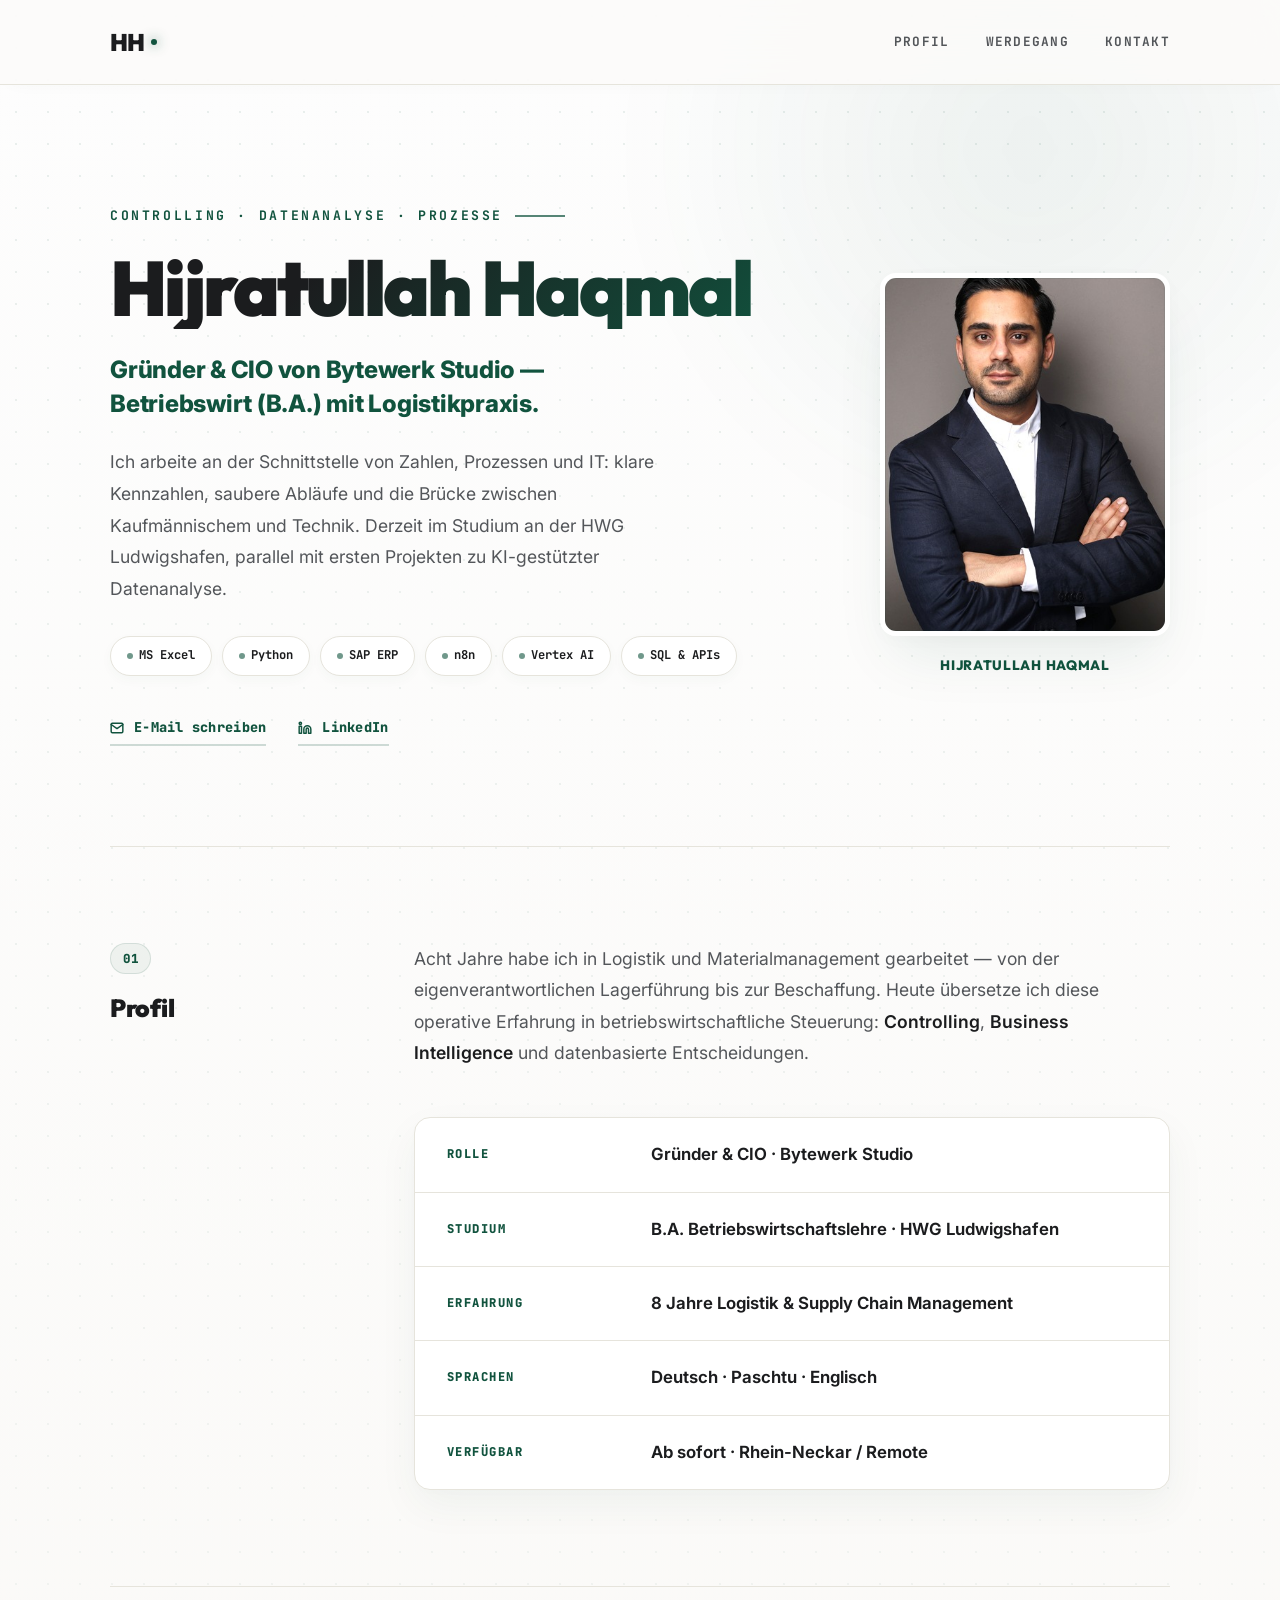
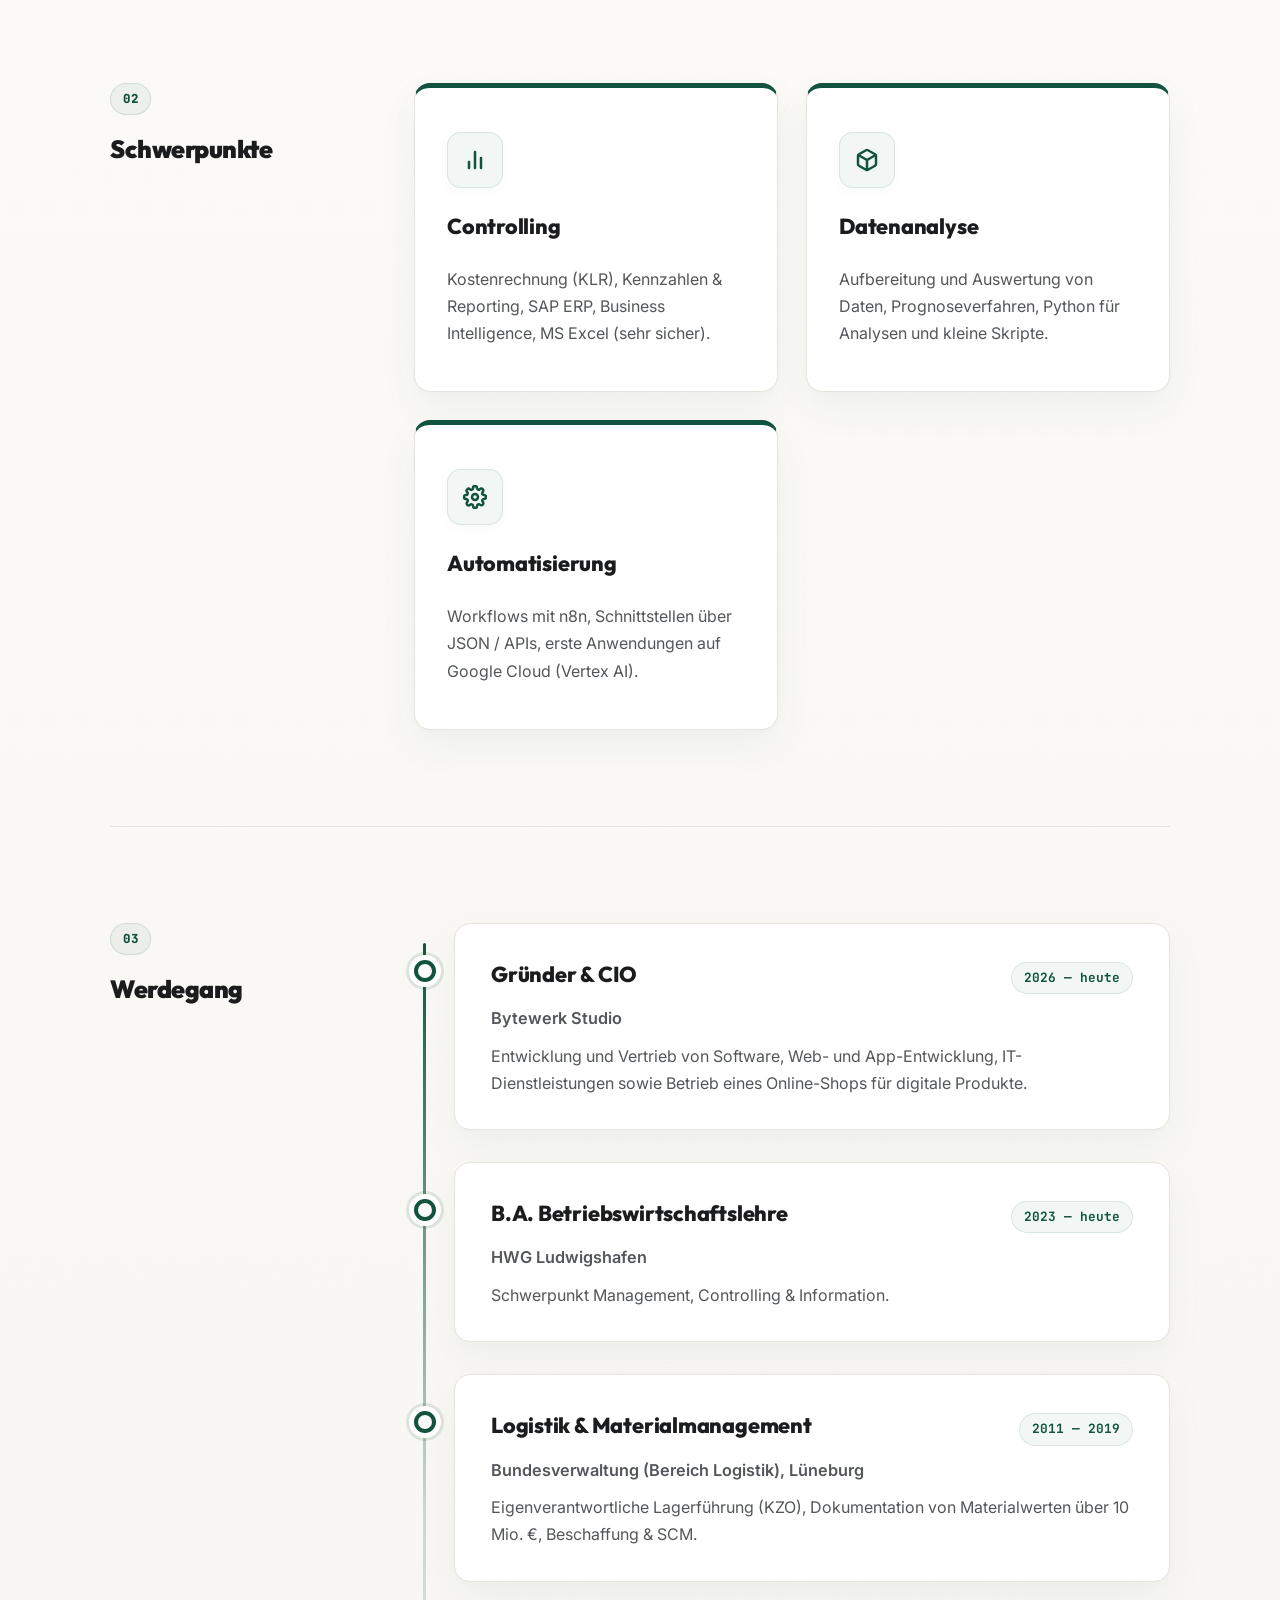
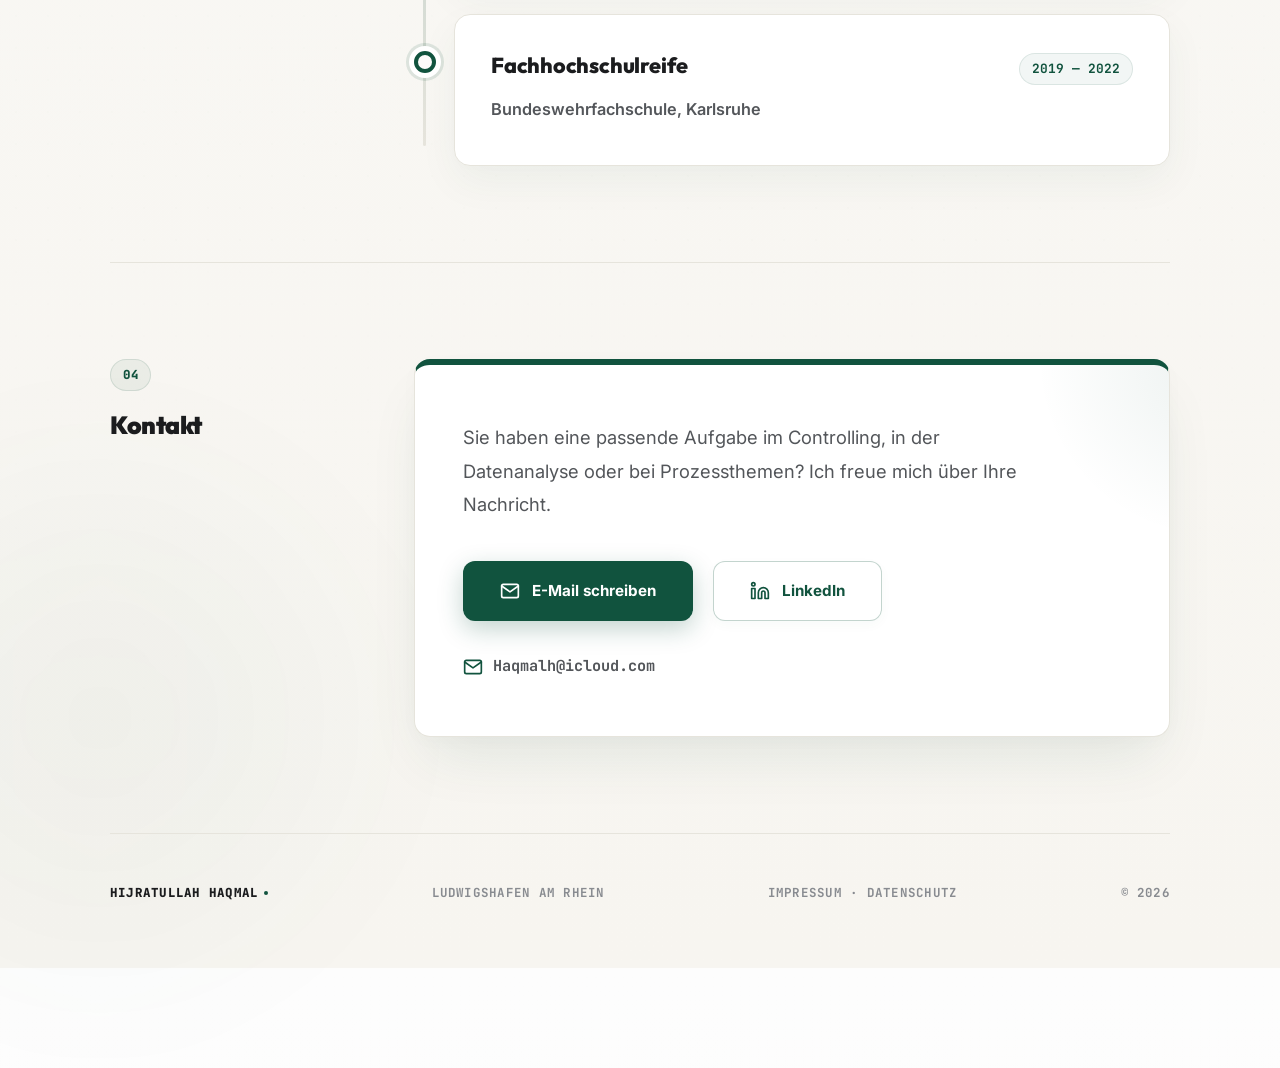
==== index.html @ a811b658 "Initial commit with clean portfolio website" ====
<!DOCTYPE html>
<html lang="de">
<head>
  <meta charset="UTF-8" />
  <meta name="viewport" content="width=device-width, initial-scale=1.0" />
  <title>Hijratullah Haqmal — Controlling &amp; Datenanalyse</title>
  <meta name="description" content="Hijratullah Haqmal — Betriebswirt (B.A.) mit acht Jahren Logistikpraxis. Schwerpunkte: Controlling, Datenanalyse und Prozessautomatisierung. Region Rhein-Neckar / Remote." />
  <meta name="theme-color" content="#fbfbf9" />

  <meta property="og:type" content="profile" />
  <meta property="og:title" content="Hijratullah Haqmal — Controlling & Datenanalyse" />
  <meta property="og:description" content="Betriebswirt (B.A.) mit acht Jahren Logistikpraxis. Controlling, Datenanalyse, Prozessautomatisierung." />
  <meta property="og:url" content="https://hhaqmal.de" />
  <meta property="og:image" content="https://hhaqmal.de/profil.jpg" />

  <link rel="icon" href="data:image/svg+xml,%3Csvg xmlns='http://www.w3.org/2000/svg' viewBox='0 0 32 32'%3E%3Crect width='32' height='32' fill='%23fbfbf9'/%3E%3Ctext x='16' y='23' font-family='monospace' font-size='18' font-weight='700' fill='%23155c46' text-anchor='middle'%3Eh%3C/text%3E%3C/svg%3E" />
  <link rel="stylesheet" href="styles.css" />
</head>
<body>
  <!-- Ambient background glow elements -->
  <div class="bg-glow"></div>

  <header class="site-header">
    <div class="wrap nav">
      <a href="#top" class="brand">HH</a>
      <nav class="nav-menu" aria-label="Navigation">
        <a href="#profil">Profil</a>
        <a href="#werdegang">Werdegang</a>
        <a href="#kontakt">Kontakt</a>
      </nav>
    </div>
  </header>

  <main id="top" class="wrap">
    <!-- Intro / Hero -->
    <section class="intro">
      <div class="intro-content">
        <p class="eyebrow">Controlling · Datenanalyse · Prozesse</p>
        <h1>Hijratullah&nbsp;Haqmal</h1>
        <p class="subtitle">Gründer &amp; CIO von Bytewerk Studio — Betriebswirt (B.A.) mit Logistikpraxis.</p>
        <p class="lead">
          Ich arbeite an der Schnittstelle von Zahlen, Prozessen und IT: klare Kennzahlen,
          saubere Abläufe und die Brücke zwischen Kaufmännischem und Technik. Derzeit im
          Studium an der HWG Ludwigshafen, parallel mit ersten Projekten zu KI-gestützter
          Datenanalyse.
        </p>
        <div class="skill-pills">
          <span class="skill-pill">MS Excel</span>
          <span class="skill-pill">Python</span>
          <span class="skill-pill">SAP ERP</span>
          <span class="skill-pill">n8n</span>
          <span class="skill-pill">Vertex AI</span>
          <span class="skill-pill">SQL &amp; APIs</span>
        </div>
        <div class="links">
          <a href="mailto:Haqmalh@icloud.com?subject=Anfrage%20%C3%BCber%20hhaqmal.de">
            <svg style="width: 14px; height: 14px; display: inline-block; vertical-align: text-top; margin-right: 4px;" xmlns="http://www.w3.org/2000/svg" viewBox="0 0 24 24" fill="none" stroke="currentColor" stroke-width="2.5" stroke-linecap="round" stroke-linejoin="round"><path d="M4 4h16c1.1 0 2 .9 2 2v12c0 1.1-.9 2-2 2H4c-1.1 0-2-.9-2-2V6c0-1.1.9-2 2-2z"></path><polyline points="22,6 12,13 2,6"></polyline></svg>E-Mail schreiben
          </a>
          <a href="https://www.linkedin.com/in/h-haqmal" target="_blank" rel="noopener">
            <svg style="width: 14px; height: 14px; display: inline-block; vertical-align: text-top; margin-right: 4px;" xmlns="http://www.w3.org/2000/svg" viewBox="0 0 24 24" fill="none" stroke="currentColor" stroke-width="2.5" stroke-linecap="round" stroke-linejoin="round"><path d="M16 8a6 6 0 0 1 6 6v7h-4v-7a2 2 0 0 0-2-2 2 2 0 0 0-2 2v7h-4v-7a6 6 0 0 1 6-6z"></path><rect x="2" y="9" width="4" height="12"></rect><circle cx="4" cy="4" r="2"></circle></svg>LinkedIn
          </a>
        </div>
      </div>
      <figure class="portrait-block">
        <div class="portrait-wrapper">
          <img class="portrait" src="profil.jpg" alt="Porträtfoto von Hijratullah Haqmal" />
        </div>
        <figcaption>Hijratullah Haqmal</figcaption>
      </figure>
    </section>

    <!-- Profil -->
    <section id="profil" class="section">
      <div class="sec-head"><span class="num">01</span><h2>Profil</h2></div>
      <div class="body">
        <p>
          Acht Jahre habe ich in Logistik und Materialmanagement gearbeitet — von der
          eigenverantwortlichen Lagerführung bis zur Beschaffung. Heute übersetze ich diese
          operative Erfahrung in betriebswirtschaftliche Steuerung: <strong>Controlling</strong>,
          <strong>Business Intelligence</strong> und datenbasierte Entscheidungen.
        </p>
        <dl class="facts">
          <div><dt>Rolle</dt><dd>Gründer &amp; CIO · Bytewerk Studio</dd></div>
          <div><dt>Studium</dt><dd>B.A. Betriebswirtschaftslehre · HWG Ludwigshafen</dd></div>
          <div><dt>Erfahrung</dt><dd>8 Jahre Logistik &amp; Supply Chain Management</dd></div>
          <div><dt>Sprachen</dt><dd>Deutsch · Paschtu · Englisch</dd></div>
          <div><dt>Verfügbar</dt><dd>Ab sofort · Rhein-Neckar / Remote</dd></div>
        </dl>
      </div>
    </section>

    <!-- Schwerpunkte -->
    <section class="section">
      <div class="sec-head"><span class="num">02</span><h2>Schwerpunkte</h2></div>
      <div class="body">
        <ul class="areas">
          <li>
            <div class="areas-icon">
              <!-- Controlling / Analytics Chart SVG -->
              <svg xmlns="http://www.w3.org/2000/svg" width="24" height="24" viewBox="0 0 24 24" fill="none" stroke="currentColor" stroke-width="2.5" stroke-linecap="round" stroke-linejoin="round"><line x1="18" y1="20" x2="18" y2="10"></line><line x1="12" y1="20" x2="12" y2="4"></line><line x1="6" y1="20" x2="6" y2="14"></line></svg>
            </div>
            <h3>Controlling</h3>
            <p>Kostenrechnung (KLR), Kennzahlen &amp; Reporting, SAP ERP, Business Intelligence, MS Excel (sehr sicher).</p>
          </li>
          <li>
            <div class="areas-icon">
              <!-- Datenanalyse / Brain / Node Graph SVG -->
              <svg xmlns="http://www.w3.org/2000/svg" width="24" height="24" viewBox="0 0 24 24" fill="none" stroke="currentColor" stroke-width="2.5" stroke-linecap="round" stroke-linejoin="round"><path d="M21 16V8a2 2 0 0 0-1-1.73l-7-4a2 2 0 0 0-2 0l-7 4A2 2 0 0 0 3 8v8a2 2 0 0 0 1 1.73l7 4a2 2 0 0 0 2 0l7-4A2 2 0 0 0 21 16z"></path><polyline points="3.27 6.96 12 12.01 20.73 6.96"></polyline><line x1="12" y1="22.08" x2="12" y2="12"></line></svg>
            </div>
            <h3>Datenanalyse</h3>
            <p>Aufbereitung und Auswertung von Daten, Prognoseverfahren, Python für Analysen und kleine Skripte.</p>
          </li>
          <li>
            <div class="areas-icon">
              <!-- Automatisierung / Gears / Workflow SVG -->
              <svg xmlns="http://www.w3.org/2000/svg" width="24" height="24" viewBox="0 0 24 24" fill="none" stroke="currentColor" stroke-width="2.5" stroke-linecap="round" stroke-linejoin="round"><circle cx="12" cy="12" r="3"></circle><path d="M19.4 15a1.65 1.65 0 0 0 .33 1.82l.06.06a2 2 0 1 1-2.83 2.83l-.06-.06a1.65 1.65 0 0 0-1.82-.33 1.65 1.65 0 0 0-1 1.51V21a2 2 0 0 1-4 0v-.09A1.65 1.65 0 0 0 9 19.4a1.65 1.65 0 0 0-1.82.33l-.06.06a2 2 0 1 1-2.83-2.83l.06-.06a1.65 1.65 0 0 0 .33-1.82 1.65 1.65 0 0 0-1.51-1H3a2 2 0 0 1 0-4h.09A1.65 1.65 0 0 0 4.6 9a1.65 1.65 0 0 0-.33-1.82l-.06-.06a2 2 0 1 1 2.83-2.83l.06.06a1.65 1.65 0 0 0 1.82.33H9a1.65 1.65 0 0 0 1-1.51V3a2 2 0 0 1 4 0v.09a1.65 1.65 0 0 0 1 1.51 1.65 1.65 0 0 0 1.82-.33l.06-.06a2 2 0 1 1 2.83 2.83l-.06.06a1.65 1.65 0 0 0-.33 1.82V9a1.65 1.65 0 0 0 1.51 1H21a2 2 0 0 1 0 4h-.09a1.65 1.65 0 0 0-1.51 1z"></path></svg>
            </div>
            <h3>Automatisierung</h3>
            <p>Workflows mit n8n, Schnittstellen über JSON / APIs, erste Anwendungen auf Google Cloud (Vertex AI).</p>
          </li>
        </ul>
      </div>
    </section>

    <!-- Werdegang -->
    <section id="werdegang" class="section">
      <div class="sec-head"><span class="num">03</span><h2>Werdegang</h2></div>
      <div class="body">
        <ul class="cv">
          <li>
            <div class="cv-item-header">
              <span class="role">Gründer &amp; CIO</span>
              <span class="period">2026 — heute</span>
            </div>
            <div class="where">Bytewerk Studio</div>
            <p class="desc">Entwicklung und Vertrieb von Software, Web- und App-Entwicklung, IT-Dienstleistungen sowie Betrieb eines Online-Shops für digitale Produkte.</p>
          </li>
          <li>
            <div class="cv-item-header">
              <span class="role">B.A. Betriebswirtschaftslehre</span>
              <span class="period">2023 — heute</span>
            </div>
            <div class="where">HWG Ludwigshafen</div>
            <p class="desc">Schwerpunkt Management, Controlling &amp; Information.</p>
          </li>
          <li>
            <div class="cv-item-header">
              <span class="role">Logistik &amp; Materialmanagement</span>
              <span class="period">2011 — 2019</span>
            </div>
            <div class="where">Bundesverwaltung (Bereich Logistik), Lüneburg</div>
            <p class="desc">Eigenverantwortliche Lagerführung (KZO), Dokumentation von Materialwerten über 10 Mio. €, Beschaffung &amp; SCM.</p>
          </li>
          <li>
            <div class="cv-item-header">
              <span class="role">Fachhochschulreife</span>
              <span class="period">2019 — 2022</span>
            </div>
            <div class="where">Bundeswehrfachschule, Karlsruhe</div>
          </li>
        </ul>
      </div>
    </section>

    <!-- Kontakt -->
    <section id="kontakt" class="section">
      <div class="sec-head"><span class="num">04</span><h2>Kontakt</h2></div>
      <div class="body">
        <div class="contact-card">
          <p>
            Sie haben eine passende Aufgabe im Controlling, in der Datenanalyse oder bei
            Prozessthemen? Ich freue mich über Ihre Nachricht.
          </p>
          <div class="contact-buttons">
            <a href="mailto:Haqmalh@icloud.com?subject=Anfrage%20%C3%BCber%20hhaqmal.de" class="btn btn-primary">
              <svg xmlns="http://www.w3.org/2000/svg" viewBox="0 0 24 24" fill="none" stroke="currentColor" stroke-width="2" stroke-linecap="round" stroke-linejoin="round"><path d="M4 4h16c1.1 0 2 .9 2 2v12c0 1.1-.9 2-2 2H4c-1.1 0-2-.9-2-2V6c0-1.1.9-2 2-2z"></path><polyline points="22,6 12,13 2,6"></polyline></svg>
              E-Mail schreiben
            </a>
            <a href="https://www.linkedin.com/in/h-haqmal" target="_blank" rel="noopener" class="btn btn-secondary">
              <svg xmlns="http://www.w3.org/2000/svg" viewBox="0 0 24 24" fill="none" stroke="currentColor" stroke-width="2" stroke-linecap="round" stroke-linejoin="round"><path d="M16 8a6 6 0 0 1 6 6v7h-4v-7a2 2 0 0 0-2-2 2 2 0 0 0-2 2v7h-4v-7a6 6 0 0 1 6-6z"></path><rect x="2" y="9" width="4" height="12"></rect><circle cx="4" cy="4" r="2"></circle></svg>
              LinkedIn
            </a>
          </div>
          <div class="email-display">
            <svg xmlns="http://www.w3.org/2000/svg" viewBox="0 0 24 24" fill="none" stroke="currentColor" stroke-width="2" stroke-linecap="round" stroke-linejoin="round"><path d="M4 4h16c1.1 0 2 .9 2 2v12c0 1.1-.9 2-2 2H4c-1.1 0-2-.9-2-2V6c0-1.1.9-2 2-2z"></path><polyline points="22,6 12,13 2,6"></polyline></svg>
            Haqmalh@icloud.com
          </div>
        </div>
      </div>
    </section>
  </main>

  <!-- Ambient bottom background glow -->
  <div class="bg-glow-bottom"></div>

  <footer class="wrap footer">
    <span class="name">Hijratullah Haqmal</span>
    <span>Ludwigshafen am Rhein</span>
    <span><a href="impressum.html">Impressum</a> · <a href="datenschutz.html">Datenschutz</a></span>
    <span>© <span id="year">2026</span></span>
  </footer>

  <script>
    // Dynamic header styling on scroll
    const header = document.querySelector('.site-header');
    window.addEventListener('scroll', () => {
      if (window.scrollY > 40) {
        header.style.boxShadow = '0 12px 30px -15px rgba(17, 83, 62, 0.12)';
        header.style.borderBottomColor = 'var(--line)';
      } else {
        header.style.boxShadow = '0 4px 20px -10px rgba(17, 83, 62, 0.05)';
      }
    });

    // Update year dynamically
    document.getElementById("year").textContent = new Date().getFullYear();
  </script>
</body>
</html>
---- styles.css ----
@import url('https://fonts.googleapis.com/css2?family=Inter:wght@300;400;500;600;700&family=JetBrains+Mono:wght@400;500;600;700&family=Outfit:wght@400;500;600;700;800;900&display=swap');

:root {
  /* Typografie-Tokens */
  --font-sans: 'Inter', -apple-system, BlinkMacSystemFont, "Segoe UI", Roboto, Helvetica, Arial, sans-serif;
  --font-display: 'Outfit', var(--font-sans);
  --font-mono: 'JetBrains Mono', ui-monospace, SFMono-Regular, Menlo, Monaco, Consolas, monospace;

  /* Übergangszeiträume */
  --transition-fast: all 0.2s cubic-bezier(0.25, 0.46, 0.45, 0.94);
  --transition-normal: all 0.4s cubic-bezier(0.16, 1, 0.3, 1);
  --transition-slow: all 0.6s cubic-bezier(0.16, 1, 0.3, 1);

  /* Reiche, luxuriöse Farbpalette (Warm Cream & Deep Executive Emerald) */
  --bg: #fcfbfa;
  --bg-gradient: linear-gradient(180deg, #fdfdfd 0%, #f7f5f0 100%);
  --paper: #ffffff;
  --text: #1b1c1e;
  --text-muted: #53565a;
  --text-faint: #888b90;
  --line: #e6e4dc;
  --accent: #11533e; /* Tiefes Smaragdgrün */
  --accent-rgb: 17, 83, 62;
  --accent-soft: rgba(17, 83, 62, 0.05);
  --accent-hover: #0c3e2e;
  --accent-light: #e5edf9; /* Super soft accent light */
  
  /* Reiches, dreidimensionales Schatten-System (Premium Executive) */
  --shadow-sm: 0 4px 12px rgba(17, 83, 62, 0.03);
  --shadow-md: 0 16px 40px rgba(17, 83, 62, 0.05), 0 2px 12px rgba(0, 0, 0, 0.01);
  --shadow-lg: 0 30px 60px -15px rgba(17, 83, 62, 0.1), 0 4px 20px rgba(0, 0, 0, 0.02);
  
  --pill-bg: #eae8df;
  --pill-text: #4e4c44;
  --border-radius-sm: 8px;
  --border-radius-md: 16px;
  --border-radius-lg: 24px;
}

/* ---------- Global Reset & Base ---------- */
* {
  box-sizing: border-box;
}

html {
  scroll-behavior: smooth;
}

body {
  margin: 0;
  background-color: var(--bg);
  background-image: var(--bg-gradient);
  color: var(--text);
  font-family: var(--font-sans);
  font-size: 16px;
  line-height: 1.75;
  -webkit-font-smoothing: antialiased;
  -moz-osx-font-smoothing: grayscale;
  text-rendering: optimizeLegibility;
  position: relative;
  overflow-x: hidden;
}

/* Edles Dotted-Tech-Grid im Hintergrund (Premium & Datenfokussiert) */
body::before {
  content: '';
  position: absolute;
  inset: 0;
  background-image: radial-gradient(rgba(17, 83, 62, 0.09) 1.5px, transparent 1.5px);
  background-size: 32px 32px;
  mask-image: linear-gradient(to bottom, rgba(0, 0, 0, 1) 0%, rgba(0, 0, 0, 0.15) 60%, rgba(0, 0, 0, 0) 100%);
  -webkit-mask-image: linear-gradient(to bottom, rgba(0, 0, 0, 1) 0%, rgba(0, 0, 0, 0.15) 60%, rgba(0, 0, 0, 0) 100%);
  z-index: -2;
  pointer-events: none;
}

.wrap {
  width: min(1060px, calc(100% - 48px));
  margin: 0 auto;
}

a {
  color: inherit;
  text-decoration: none;
  transition: var(--transition-fast);
}

p, h1, h2, h3, figure, dl, dd, ul {
  margin: 0;
}

ul {
  padding: 0;
  list-style: none;
}

/* Dekorative Hintergrund-Leuchtpunkte (Ambient Glows) */
.bg-glow {
  position: absolute;
  width: 800px;
  height: 800px;
  background: radial-gradient(circle, rgba(17, 83, 62, 0.07) 0%, transparent 70%);
  top: -250px;
  right: -150px;
  z-index: -1;
  pointer-events: none;
  filter: blur(40px);
}

.bg-glow-bottom {
  position: absolute;
  width: 700px;
  height: 700px;
  background: radial-gradient(circle, rgba(17, 83, 62, 0.04) 0%, transparent 70%);
  bottom: -100px;
  left: -250px;
  z-index: -1;
  pointer-events: none;
  filter: blur(40px);
}

/* Custom Scrollbar */
::-webkit-scrollbar {
  width: 10px;
}
::-webkit-scrollbar-track {
  background: #f5f3ee;
}
::-webkit-scrollbar-thumb {
  background: #c7c5be;
  border-radius: 5px;
  border: 2px solid #f5f3ee;
  transition: var(--transition-fast);
}
::-webkit-scrollbar-thumb:hover {
  background: var(--accent);
}

/* ---------- Header & Navigation ---------- */
.site-header {
  position: sticky;
  top: 0;
  z-index: 100;
  background-color: rgba(252, 251, 250, 0.85);
  backdrop-filter: blur(20px);
  -webkit-backdrop-filter: blur(20px);
  border-bottom: 1px solid var(--line);
  box-shadow: 0 4px 30px -10px rgba(17, 83, 62, 0.03);
  transition: var(--transition-normal);
}

.nav {
  display: flex;
  align-items: center;
  justify-content: space-between;
  min-height: 84px;
  gap: 24px;
}

.brand {
  font-family: var(--font-display);
  font-size: 1.5rem;
  font-weight: 900;
  letter-spacing: -0.03em;
  color: var(--text);
  display: flex;
  align-items: center;
  gap: 6px;
  position: relative;
}

.brand::after {
  content: '';
  display: inline-block;
  width: 6px;
  height: 6px;
  border-radius: 50%;
  background-color: var(--accent);
  box-shadow: 0 0 12px rgba(17, 83, 62, 0.8);
}

.nav-menu {
  display: flex;
  gap: 36px;
}

.nav-menu a {
  font-family: var(--font-mono);
  font-size: 0.8rem;
  font-weight: 700;
  letter-spacing: 0.1em;
  text-transform: uppercase;
  color: var(--text-muted);
  position: relative;
  padding: 8px 0;
}

.nav-menu a::after {
  content: '';
  position: absolute;
  bottom: 0;
  left: 50%;
  width: 0;
  height: 3px;
  background-color: var(--accent);
  border-radius: 2px;
  transition: var(--transition-fast);
  transform: translateX(-50%);
}

.nav-menu a:hover {
  color: var(--accent);
}

.nav-menu a:hover::after {
  width: 80%;
}

/* ---------- Intro / Hero (Masterpiece Edition) ---------- */
.intro {
  display: grid;
  grid-template-columns: minmax(0, 1fr) 300px;
  gap: 72px;
  align-items: center;
  padding: 120px 0 100px;
}

.intro-content {
  display: flex;
  flex-direction: column;
}

.eyebrow {
  font-family: var(--font-mono);
  font-size: 0.82rem;
  font-weight: 700;
  letter-spacing: 0.2em;
  text-transform: uppercase;
  color: var(--accent);
  margin-bottom: 20px;
  display: flex;
  align-items: center;
  gap: 12px;
}

.eyebrow::after {
  content: '';
  width: 50px;
  height: 2px;
  background-color: var(--accent);
  opacity: 0.7;
}

h1 {
  font-family: var(--font-display);
  font-size: clamp(3.2rem, 7.5vw, 4.8rem);
  line-height: 1.05;
  font-weight: 900;
  letter-spacing: -0.04em;
  color: var(--text);
  margin-bottom: 24px;
  /* Edler, dezenter Farbverlauf für die Hauptüberschrift */
  background: linear-gradient(135deg, #1b1c1e 30%, var(--accent) 100%);
  -webkit-background-clip: text;
  -webkit-text-fill-color: transparent;
}

.subtitle {
  font-size: 1.5rem;
  line-height: 1.45;
  font-weight: 800;
  color: var(--accent);
  max-width: 34ch;
  margin-bottom: 24px;
  letter-spacing: -0.01em;
}

.lead {
  color: var(--text-muted);
  font-size: 1.1rem;
  line-height: 1.8;
  max-width: 52ch;
  margin-bottom: 32px;
}

.skill-pills {
  display: flex;
  flex-wrap: wrap;
  gap: 10px;
  margin-bottom: 40px;
}

.skill-pill {
  font-family: var(--font-mono);
  font-size: 0.76rem;
  font-weight: 700;
  padding: 8px 16px;
  background-color: var(--paper);
  color: var(--text);
  border-radius: 30px;
  border: 1px solid var(--line);
  box-shadow: var(--shadow-sm);
  transition: var(--transition-fast);
  display: inline-flex;
  align-items: center;
  gap: 6px;
}

.skill-pill::before {
  content: '';
  display: inline-block;
  width: 6px;
  height: 6px;
  border-radius: 50%;
  background-color: var(--accent);
  opacity: 0.6;
}

.skill-pill:hover {
  border-color: var(--accent);
  background-color: rgba(17, 83, 62, 0.04);
  color: var(--accent);
  transform: translateY(-3px);
  box-shadow: 0 8px 20px rgba(17, 83, 62, 0.08);
}

.links {
  display: flex;
  flex-wrap: wrap;
  gap: 12px 32px;
  font-family: var(--font-mono);
  font-size: 0.85rem;
  letter-spacing: 0.02em;
}

.links a {
  color: var(--accent);
  font-weight: 800;
  border-bottom: 2px solid rgba(17, 83, 62, 0.2);
  padding-bottom: 4px;
  display: inline-flex;
  align-items: center;
  gap: 6px;
}

.links a:hover {
  border-bottom-color: var(--accent);
  color: var(--accent-hover);
  transform: translateY(-3px);
}

.portrait-block {
  display: flex;
  flex-direction: column;
  align-items: center;
  justify-self: end;
}

.portrait-wrapper {
  position: relative;
  border-radius: var(--border-radius-md);
  overflow: hidden;
  box-shadow: var(--shadow-lg);
  transition: var(--transition-normal);
  aspect-ratio: 4 / 5;
  width: 290px;
  border: 5px solid var(--paper);
}

.portrait-wrapper::after {
  content: '';
  position: absolute;
  inset: 0;
  border: 1px solid rgba(17, 83, 62, 0.08);
  border-radius: calc(var(--border-radius-md) - 5px);
  pointer-events: none;
}

.portrait {
  display: block;
  width: 100%;
  height: 100%;
  object-fit: cover;
  transition: var(--transition-slow);
}

.portrait-wrapper:hover {
  transform: translateY(-10px) scale(1.02);
  box-shadow: 0 30px 60px -12px rgba(17, 83, 62, 0.22), 0 10px 30px rgba(0, 0, 0, 0.05);
}

.portrait-wrapper:hover .portrait {
  transform: scale(1.06);
}

figcaption {
  margin-top: 18px;
  font-family: var(--font-display);
  font-size: 0.85rem;
  letter-spacing: 0.05em;
  text-transform: uppercase;
  color: var(--accent);
  text-align: center;
  font-weight: 800;
}

/* ---------- Sections Layout ---------- */
.section {
  display: grid;
  grid-template-columns: 240px minmax(0, 1fr);
  gap: 64px;
  padding: 96px 0;
  border-top: 1px solid var(--line);
}

.sec-head {
  display: flex;
  flex-direction: column;
  gap: 12px;
  position: sticky;
  top: 130px;
  height: fit-content;
  z-index: 5;
}

.sec-head .num {
  font-family: var(--font-mono);
  font-size: 0.78rem;
  font-weight: 800;
  color: var(--accent);
  background-color: rgba(17, 83, 62, 0.06);
  padding: 4px 12px;
  border-radius: 20px;
  width: fit-content;
  letter-spacing: 0.05em;
  border: 1px solid rgba(17, 83, 62, 0.12);
}

.sec-head h2 {
  font-family: var(--font-display);
  font-size: 1.55rem;
  font-weight: 900;
  letter-spacing: -0.02em;
  color: var(--text);
}

.body {
  max-width: 100%;
}

.body > p {
  color: var(--text-muted);
  font-size: 1.1rem;
  line-height: 1.8;
}

.body > p strong {
  color: var(--text);
  font-weight: 600;
}

.body > p + p {
  margin-top: 20px;
}

/* ---------- Facts Table (Rich Showcase) ---------- */
.facts {
  margin-top: 48px;
  border-top: 1px solid var(--line);
  background-color: var(--paper);
  border-radius: var(--border-radius-md);
  border: 1px solid var(--line);
  box-shadow: var(--shadow-md);
  overflow: hidden;
}

.facts > div {
  display: grid;
  grid-template-columns: 180px minmax(0, 1fr);
  gap: 24px;
  padding: 22px 32px;
  border-bottom: 1px solid var(--line);
  transition: var(--transition-fast);
}

.facts > div:last-child {
  border-bottom: none;
}

.facts > div:hover {
  background-color: rgba(17, 83, 62, 0.02);
}

.facts dt {
  font-family: var(--font-mono);
  font-size: 0.76rem;
  font-weight: 800;
  letter-spacing: 0.12em;
  text-transform: uppercase;
  color: var(--accent);
  align-self: center;
}

.facts dd {
  font-weight: 650;
  color: var(--text);
  font-size: 1.05rem;
}

/* ---------- Focus Areas / Schwerpunkte Cards (Glow Edition) ---------- */
.areas {
  display: grid;
  grid-template-columns: repeat(auto-fit, minmax(240px, 1fr));
  gap: 28px;
  border: none;
}

.areas li {
  background-color: var(--paper);
  border: 1px solid var(--line);
  border-top: 5px solid var(--accent); /* Rich emerald top border */
  border-radius: var(--border-radius-md);
  padding: 44px 32px;
  box-shadow: var(--shadow-md);
  transition: var(--transition-normal);
  display: flex;
  flex-direction: column;
  gap: 20px;
  position: relative;
  overflow: hidden;
}

.areas li::before {
  content: '';
  position: absolute;
  top: 0;
  left: 0;
  right: 0;
  height: 120px;
  background: linear-gradient(180deg, rgba(17, 83, 62, 0.04) 0%, transparent 100%);
  opacity: 0;
  transition: var(--transition-normal);
  pointer-events: none;
}

.areas li:hover {
  transform: translateY(-10px);
  box-shadow: var(--shadow-lg);
  border-color: rgba(17, 83, 62, 0.4);
}

.areas li:hover::before {
  opacity: 1;
}

.areas-icon {
  width: 56px;
  height: 56px;
  border-radius: 14px;
  background-color: rgba(17, 83, 62, 0.05);
  color: var(--accent);
  display: flex;
  align-items: center;
  justify-content: center;
  transition: var(--transition-normal);
  border: 1px solid rgba(17, 83, 62, 0.1);
  box-shadow: var(--shadow-sm);
}

.areas li:hover class: .areas-icon {
  background-color: var(--accent);
  color: #ffffff;
}

.areas li:hover .areas-icon {
  background-color: var(--accent);
  color: #ffffff;
  transform: scale(1.1) rotate(6deg);
  box-shadow: 0 8px 20px rgba(17, 83, 62, 0.2);
}

.areas h3 {
  font-family: var(--font-display);
  font-size: 1.35rem;
  font-weight: 800;
  color: var(--text);
  letter-spacing: -0.01em;
}

.areas p {
  color: var(--text-muted);
  font-size: 1rem;
  line-height: 1.7;
  margin: 0;
}

/* ---------- Werdegang / Timeline Cards (Pulse & Elevation) ---------- */
.cv {
  position: relative;
  border: none;
  padding-left: 40px;
}

.cv::before {
  content: '';
  position: absolute;
  left: 9px;
  top: 20px;
  bottom: 20px;
  width: 3px;
  background: linear-gradient(to bottom, var(--accent) 0%, rgba(17, 83, 62, 0.2) 70%, var(--line) 100%);
  border-radius: 3px;
}

.cv li {
  display: block;
  position: relative;
  background-color: var(--paper);
  border: 1px solid var(--line);
  border-radius: var(--border-radius-md);
  padding: 32px 36px;
  box-shadow: var(--shadow-md);
  margin-bottom: 32px;
  transition: var(--transition-normal);
}

.cv li:last-child {
  margin-bottom: 0;
}

/* Doppelter, pulsierender Wegpunkt-Ring auf der Timeline */
.cv li::before {
  content: '';
  position: absolute;
  left: -41px;
  top: 36px;
  width: 14px;
  height: 14px;
  border-radius: 50%;
  background-color: var(--bg);
  border: 4px solid var(--accent);
  z-index: 2;
  box-shadow: 0 0 0 5px var(--paper), 0 0 0 8px rgba(17, 83, 62, 0.12);
  transition: var(--transition-normal);
}

.cv li:hover {
  transform: translateX(10px);
  box-shadow: var(--shadow-lg);
  border-color: rgba(17, 83, 62, 0.35);
}

.cv li:hover::before {
  background-color: var(--accent);
  transform: scale(1.35);
  box-shadow: 0 0 0 5px var(--paper), 0 0 0 10px rgba(17, 83, 62, 0.2), 0 0 15px rgba(17, 83, 62, 0.5);
}

.cv-item-header {
  display: flex;
  justify-content: space-between;
  align-items: baseline;
  flex-wrap: wrap;
  gap: 8px;
  margin-bottom: 10px;
}

.cv .period {
  font-family: var(--font-mono);
  font-size: 0.8rem;
  font-weight: 700;
  color: var(--accent);
  background-color: rgba(17, 83, 62, 0.05);
  padding: 4px 12px;
  border-radius: 20px;
  border: 1px solid rgba(17, 83, 62, 0.1);
  order: 2;
}

.cv .role {
  font-family: var(--font-display);
  font-size: 1.35rem;
  font-weight: 800;
  color: var(--text);
  letter-spacing: -0.01em;
  order: 1;
}

.cv .where {
  font-family: var(--font-sans);
  font-size: 1.02rem;
  font-weight: 600;
  color: var(--text-muted);
  margin-bottom: 10px;
}

.cv .desc {
  margin-top: 10px;
  color: var(--text-muted);
  font-size: 1rem;
  line-height: 1.7;
}

/* ---------- Kontakt CTA Card (Vibrant Panel) ---------- */
.contact-card {
  background-color: var(--paper);
  border: 1px solid var(--line);
  border-top: 6px solid var(--accent);
  border-radius: var(--border-radius-md);
  padding: 56px 48px;
  box-shadow: var(--shadow-lg);
  transition: var(--transition-normal);
  position: relative;
  overflow: hidden;
}

.contact-card::before {
  content: '';
  position: absolute;
  top: -50%;
  right: -30%;
  width: 360px;
  height: 360px;
  background: radial-gradient(circle, rgba(17, 83, 62, 0.08) 0%, transparent 70%);
  pointer-events: none;
}

.contact-card:hover {
  box-shadow: 0 40px 80px -20px rgba(17, 83, 62, 0.18), 0 5px 25px rgba(0, 0, 0, 0.02);
  border-color: rgba(17, 83, 62, 0.4);
}

.contact-card p {
  font-size: 1.15rem;
  color: var(--text-muted);
  max-width: 48ch;
  margin-bottom: 40px;
  line-height: 1.8;
}

.contact-buttons {
  display: flex;
  flex-wrap: wrap;
  gap: 20px;
  margin-bottom: 32px;
}

.btn {
  display: inline-flex;
  align-items: center;
  gap: 12px;
  padding: 16px 36px;
  border-radius: 12px;
  font-family: var(--font-sans);
  font-size: 0.95rem;
  font-weight: 700;
  transition: var(--transition-fast);
  cursor: pointer;
  border: 1px solid transparent;
}

.btn svg {
  width: 20px;
  height: 20px;
}

.btn-primary {
  background-color: var(--accent);
  color: #ffffff !important;
  box-shadow: 0 8px 24px rgba(17, 83, 62, 0.25);
}

.btn-primary:hover {
  background-color: var(--accent-hover);
  transform: translateY(-4px);
  box-shadow: 0 12px 32px rgba(17, 83, 62, 0.35);
}

.btn-secondary {
  background-color: var(--paper);
  color: var(--accent) !important;
  border-color: rgba(17, 83, 62, 0.25);
  box-shadow: var(--shadow-sm);
}

.btn-secondary:hover {
  background-color: rgba(17, 83, 62, 0.04);
  border-color: var(--accent);
  transform: translateY(-4px);
  box-shadow: 0 8px 20px rgba(17, 83, 62, 0.08);
}

.email-display {
  display: flex;
  align-items: center;
  gap: 10px;
  font-family: var(--font-mono);
  font-size: 0.95rem;
  color: var(--text-muted);
  font-weight: 700;
}

.email-display svg {
  width: 20px;
  height: 20px;
  color: var(--accent);
}

/* ---------- Footer ---------- */
.footer {
  display: flex;
  justify-content: space-between;
  gap: 16px 28px;
  flex-wrap: wrap;
  padding: 48px 0 64px;
  border-top: 1px solid var(--line);
  font-family: var(--font-mono);
  font-size: 0.78rem;
  letter-spacing: 0.1em;
  text-transform: uppercase;
  color: var(--text-faint);
  font-weight: 700;
}

.footer a:hover {
  color: var(--accent);
  border-bottom: 2px solid var(--accent);
}

.footer .name {
  color: var(--text);
  font-weight: 800;
  display: flex;
  align-items: center;
  gap: 6px;
}

.footer .name::after {
  content: '';
  display: inline-block;
  width: 4px;
  height: 4px;
  border-radius: 50%;
  background-color: var(--accent);
}

/* ---------- Legal pages (Impressum & Datenschutz) ---------- */
.legal {
  max-width: 68ch;
  padding: 80px 0 80px;
}

.legal .back {
  font-family: var(--font-mono);
  font-size: 0.8rem;
  font-weight: 700;
  letter-spacing: 0.05em;
  color: var(--accent);
  display: inline-flex;
  align-items: center;
  gap: 6px;
  border-bottom: 2px solid transparent;
  padding-bottom: 2px;
}

.legal .back:hover {
  color: var(--accent-hover);
  transform: translateX(-4px);
  border-bottom-color: var(--accent);
}

.legal h1 {
  font-family: var(--font-display);
  font-size: 2.75rem;
  font-weight: 900;
  letter-spacing: -0.03em;
  margin: 24px 0 36px;
  color: var(--text);
  background: linear-gradient(135deg, #1b1c1e 30%, var(--accent) 100%);
  -webkit-background-clip: text;
  -webkit-text-fill-color: transparent;
}

.legal h2 {
  font-family: var(--font-display);
  font-size: 1.35rem;
  font-weight: 800;
  color: var(--accent);
  margin: 40px 0 16px;
  text-transform: none;
}

.legal p {
  color: var(--text-muted);
  font-size: 1.08rem;
  line-height: 1.8;
  margin: 0 0 20px;
}

.legal p strong {
  color: var(--text);
}

/* ---------- Responsive Breakpoints ---------- */
@media (max-width: 860px) {
  .intro {
    grid-template-columns: 1fr;
    gap: 48px;
    padding: 70px 0 60px;
  }
  
  .portrait-block {
    order: -1;
    justify-self: start;
  }
  
  .portrait-wrapper {
    width: 220px;
  }
  
  figcaption {
    text-align: left;
  }
  
  .subtitle {
    font-size: 1.35rem;
    max-width: none;
  }
  
  .section {
    grid-template-columns: 1fr;
    gap: 36px;
    padding: 56px 0;
  }
  
  .sec-head {
    position: static;
  }
  
  .facts > div {
    grid-template-columns: 1fr;
    gap: 8px;
    padding: 18px 24px;
  }
  
  .areas {
    grid-template-columns: 1fr;
    gap: 20px;
  }
  
  .areas li {
    padding: 36px 28px;
  }
  
  .cv {
    padding-left: 32px;
  }
  
  .cv::before {
    left: 7px;
  }
  
  .cv li {
    padding: 28px;
  }
  
  .cv li::before {
    left: -40px;
  }
  
  .cv-item-header {
    flex-direction: column-reverse;
    align-items: flex-start;
    gap: 6px;
  }
  
  .nav-menu {
    gap: 24px;
  }
}

@media (max-width: 480px) {
  .nav-menu {
    gap: 16px;
  }
  
  .nav {
    min-height: 70px;
  }
  
  .brand {
    font-size: 1.25rem;
  }
  
  .contact-card {
    padding: 36px 24px;
  }
  
  .contact-buttons {
    flex-direction: column;
    width: 100%;
  }
  
  .btn {
    width: 100%;
    justify-content: center;
  }
  
  .footer {
    flex-direction: column;
    align-items: flex-start;
    gap: 14px;
  }
}
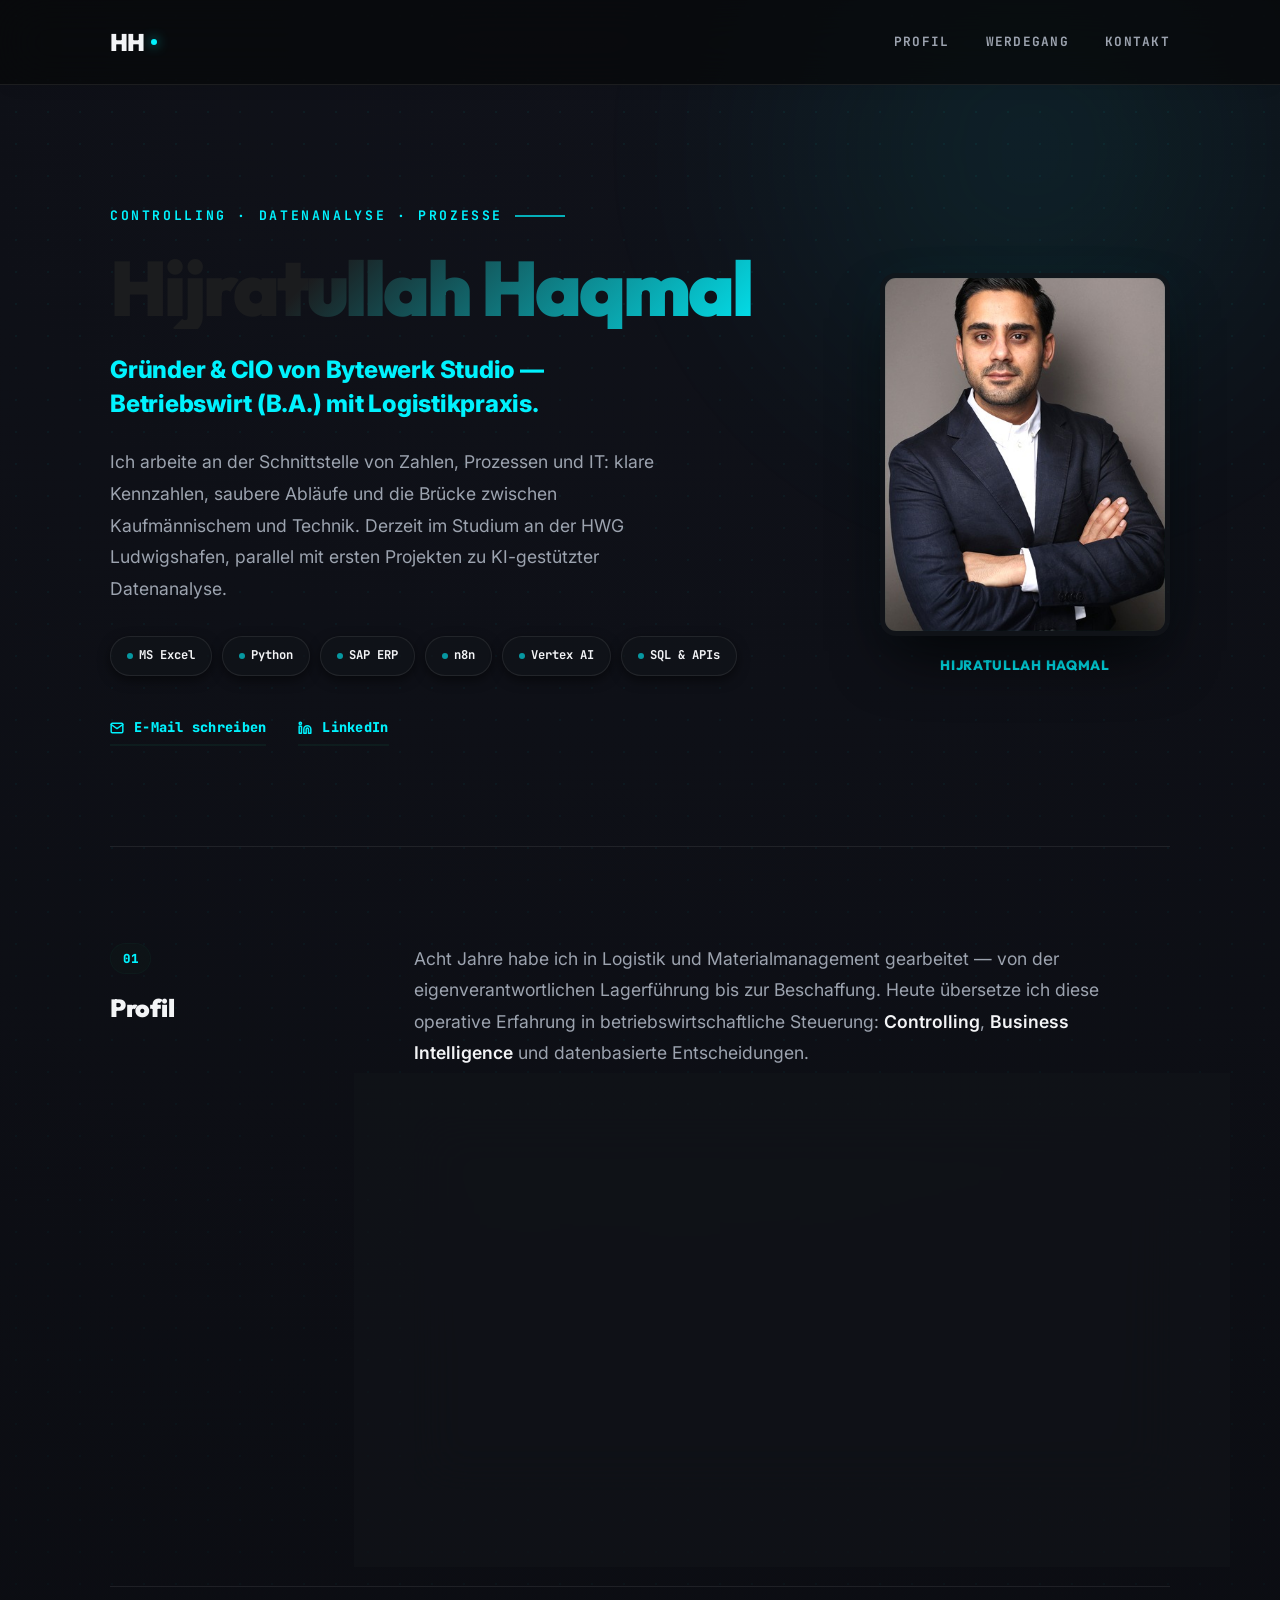
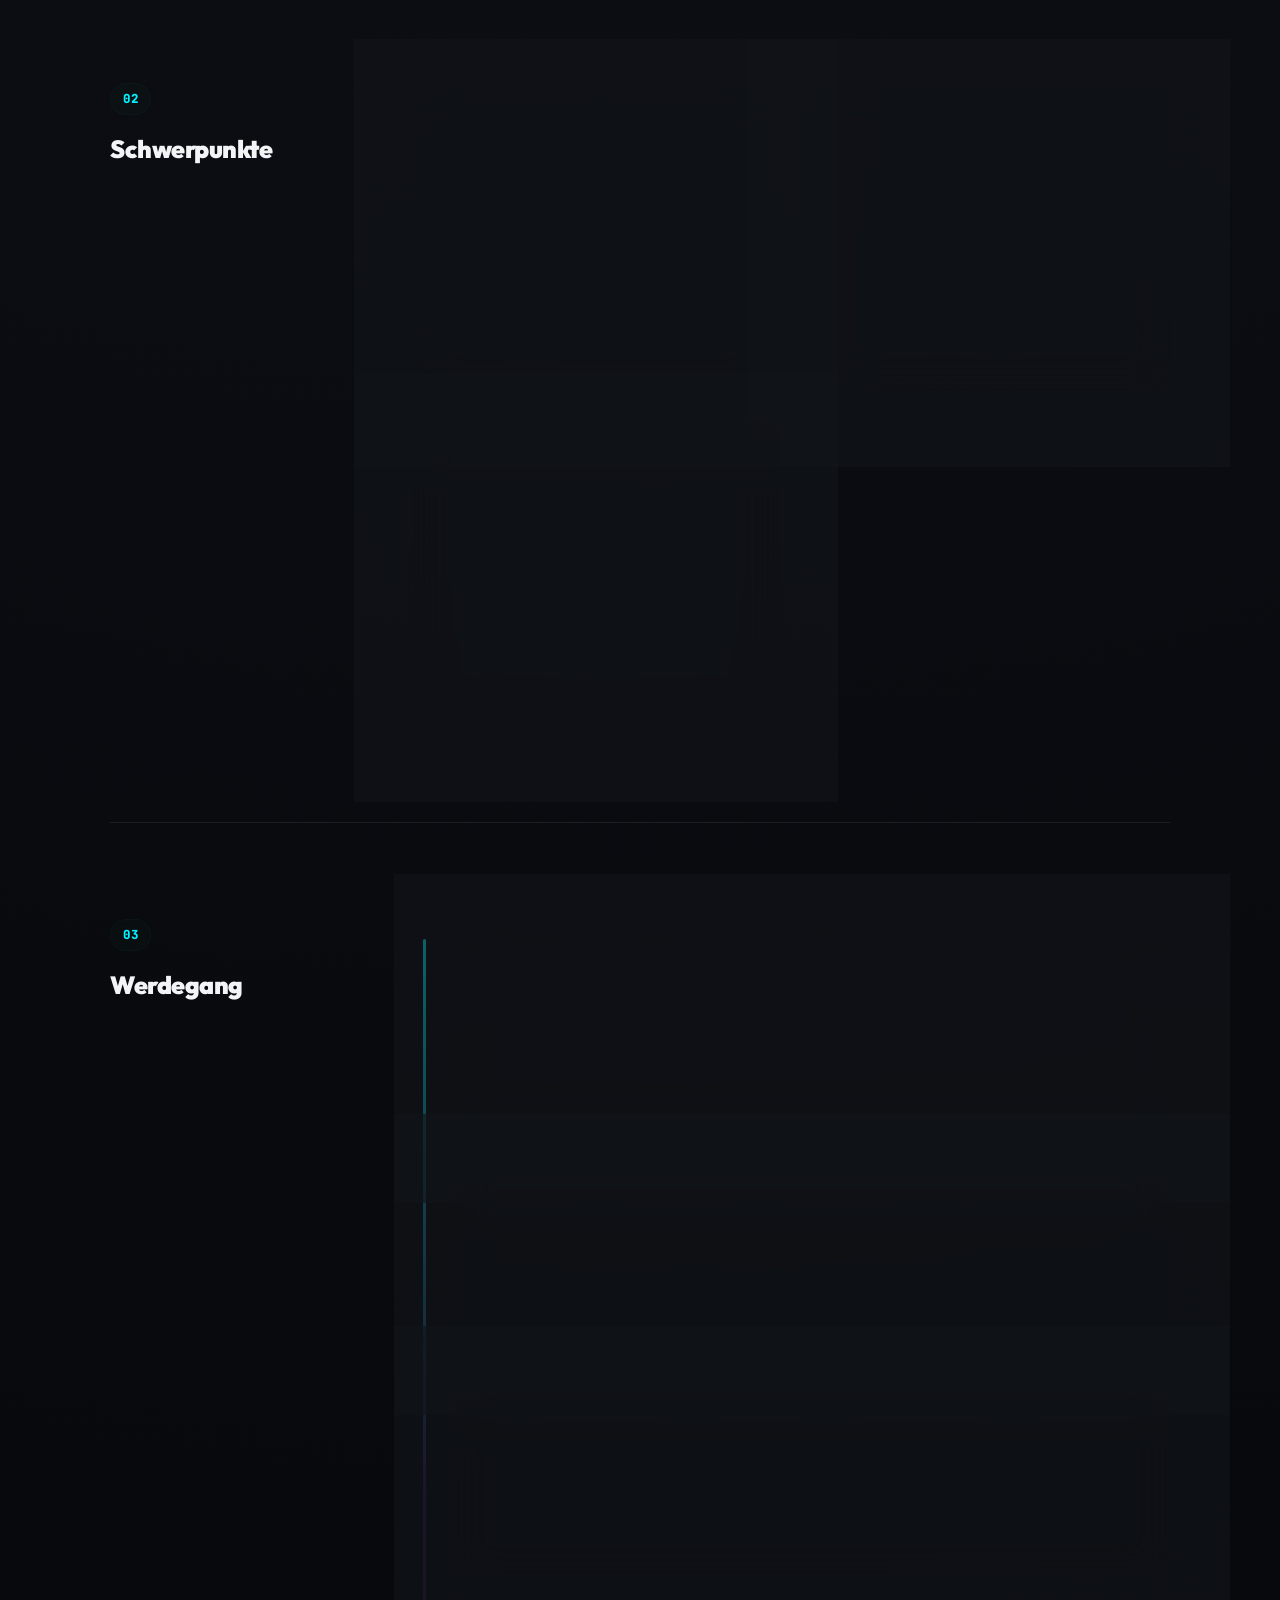
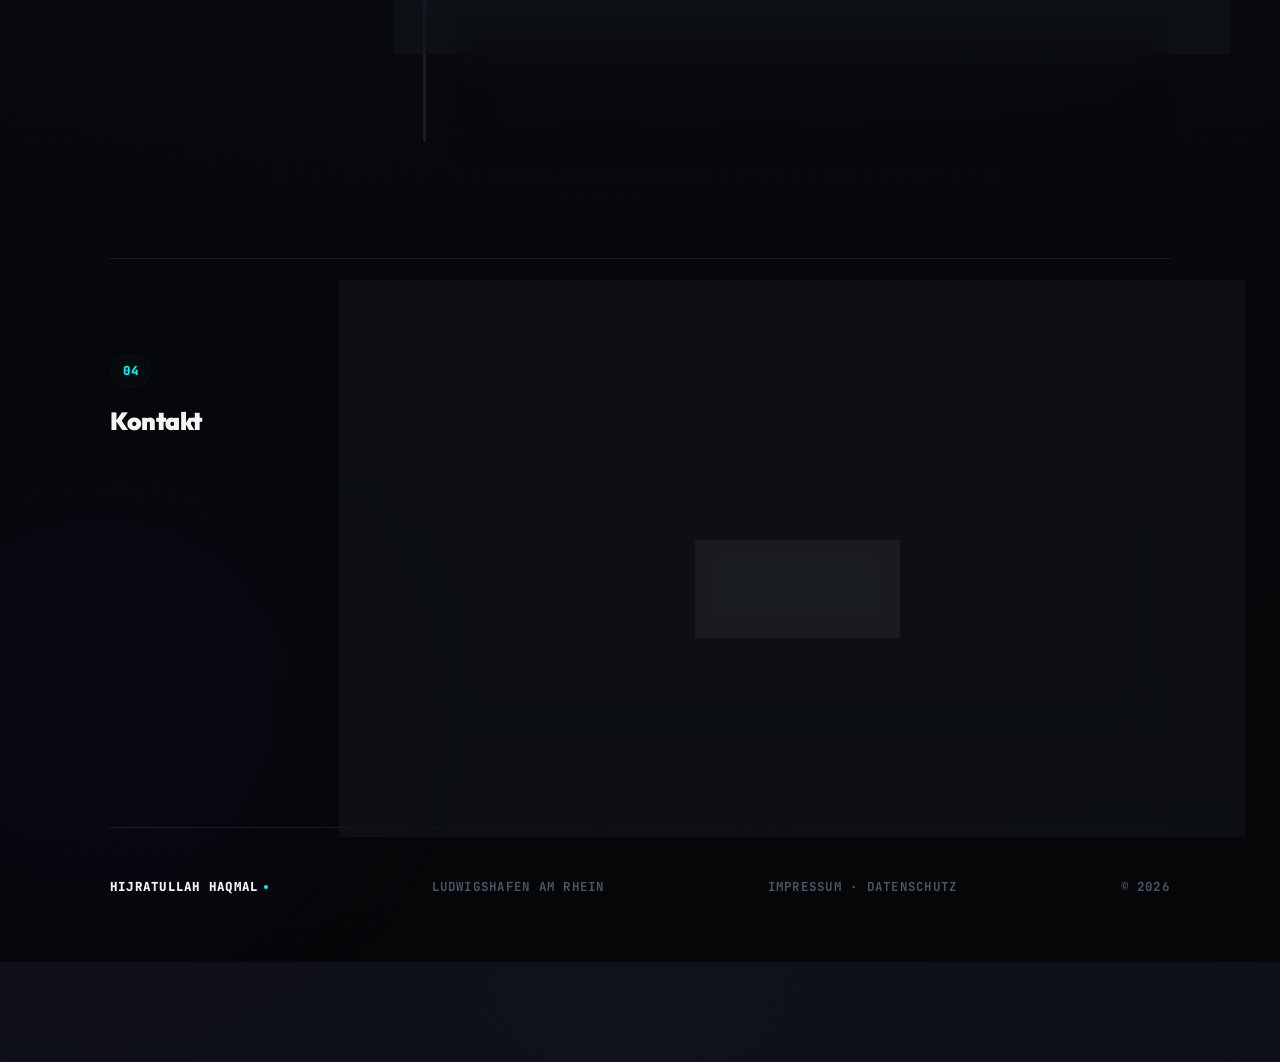
==== commit b7fbe63b: "Implement Option 1: Modern Dark Glassmorphism redesign for personal portfolio" ====
--- a/index.html
+++ b/index.html
@@ -5,16 +5,16 @@
   <meta name="viewport" content="width=device-width, initial-scale=1.0" />
   <title>Hijratullah Haqmal — Controlling &amp; Datenanalyse</title>
   <meta name="description" content="Hijratullah Haqmal — Betriebswirt (B.A.) mit acht Jahren Logistikpraxis. Schwerpunkte: Controlling, Datenanalyse und Prozessautomatisierung. Region Rhein-Neckar / Remote." />
-  <meta name="theme-color" content="#fbfbf9" />
-
-  <meta property="og:type" content="profile" />
-  <meta property="og:title" content="Hijratullah Haqmal — Controlling & Datenanalyse" />
-  <meta property="og:description" content="Betriebswirt (B.A.) mit acht Jahren Logistikpraxis. Controlling, Datenanalyse, Prozessautomatisierung." />
-  <meta property="og:url" content="https://hhaqmal.de" />
-  <meta property="og:image" content="https://hhaqmal.de/profil.jpg" />
-
-  <link rel="icon" href="data:image/svg+xml,%3Csvg xmlns='http://www.w3.org/2000/svg' viewBox='0 0 32 32'%3E%3Crect width='32' height='32' fill='%23fbfbf9'/%3E%3Ctext x='16' y='23' font-family='monospace' font-size='18' font-weight='700' fill='%23155c46' text-anchor='middle'%3Eh%3C/text%3E%3C/svg%3E" />
-  <link rel="stylesheet" href="styles.css" />
+  <meta name="theme-color" content="#090a0c" />
+ 
+   <meta property="og:type" content="profile" />
+   <meta property="og:title" content="Hijratullah Haqmal — Controlling & Datenanalyse" />
+   <meta property="og:description" content="Betriebswirt (B.A.) mit acht Jahren Logistikpraxis. Controlling, Datenanalyse, Prozessautomatisierung." />
+   <meta property="og:url" content="https://hhaqmal.de" />
+   <meta property="og:image" content="https://hhaqmal.de/profil.jpg" />
+ 
+   <link rel="icon" href="data:image/svg+xml,%3Csvg xmlns='http://www.w3.org/2000/svg' viewBox='0 0 32 32'%3E%3Crect width='32' height='32' fill='%23090a0c'/%3E%3Ctext x='16' y='23' font-family='monospace' font-size='18' font-weight='700' fill='%2300f2fe' text-anchor='middle'%3Eh%3C/text%3E%3C/svg%3E" />
+   <link rel="stylesheet" href="styles.css" />
 </head>
 <body>
   <!-- Ambient background glow elements -->
@@ -36,7 +36,7 @@
     <section class="intro">
       <div class="intro-content">
         <p class="eyebrow">Controlling · Datenanalyse · Prozesse</p>
-        <h1>Hijratullah&nbsp;Haqmal</h1>
+        <h1>Hijratullah Haqmal</h1>
         <p class="subtitle">Gründer &amp; CIO von Bytewerk Studio — Betriebswirt (B.A.) mit Logistikpraxis.</p>
         <p class="lead">
           Ich arbeite an der Schnittstelle von Zahlen, Prozessen und IT: klare Kennzahlen,
@@ -205,10 +205,10 @@
     const header = document.querySelector('.site-header');
     window.addEventListener('scroll', () => {
       if (window.scrollY > 40) {
-        header.style.boxShadow = '0 12px 30px -15px rgba(17, 83, 62, 0.12)';
+        header.style.boxShadow = '0 12px 30px -15px rgba(0, 0, 0, 0.5)';
         header.style.borderBottomColor = 'var(--line)';
       } else {
-        header.style.boxShadow = '0 4px 20px -10px rgba(17, 83, 62, 0.05)';
+        header.style.boxShadow = '0 4px 20px -10px rgba(0, 0, 0, 0.2)';
       }
     });
 
--- a/styles.css
+++ b/styles.css
@@ -11,27 +11,27 @@
   --transition-normal: all 0.4s cubic-bezier(0.16, 1, 0.3, 1);
   --transition-slow: all 0.6s cubic-bezier(0.16, 1, 0.3, 1);
 
-  /* Reiche, luxuriöse Farbpalette (Warm Cream & Deep Executive Emerald) */
-  --bg: #fcfbfa;
-  --bg-gradient: linear-gradient(180deg, #fdfdfd 0%, #f7f5f0 100%);
-  --paper: #ffffff;
-  --text: #1b1c1e;
-  --text-muted: #53565a;
-  --text-faint: #888b90;
-  --line: #e6e4dc;
-  --accent: #11533e; /* Tiefes Smaragdgrün */
-  --accent-rgb: 17, 83, 62;
-  --accent-soft: rgba(17, 83, 62, 0.05);
-  --accent-hover: #0c3e2e;
-  --accent-light: #e5edf9; /* Super soft accent light */
-  
-  /* Reiches, dreidimensionales Schatten-System (Premium Executive) */
-  --shadow-sm: 0 4px 12px rgba(17, 83, 62, 0.03);
-  --shadow-md: 0 16px 40px rgba(17, 83, 62, 0.05), 0 2px 12px rgba(0, 0, 0, 0.01);
-  --shadow-lg: 0 30px 60px -15px rgba(17, 83, 62, 0.1), 0 4px 20px rgba(0, 0, 0, 0.02);
-  
-  --pill-bg: #eae8df;
-  --pill-text: #4e4c44;
+  /* Cyberpunk Glassmorphic Farbpalette (Obsidian & Electric Teal/Purple) */
+  --bg: #07080a;
+  --bg-gradient: radial-gradient(circle at 50% 0%, #10121a 0%, #050608 100%);
+  --paper: rgba(18, 20, 26, 0.65); /* Milchglas-Karten Basis */
+  --text: #f3f4f6;
+  --text-muted: #9ca3af;
+  --text-faint: #4b5563;
+  --line: rgba(255, 255, 255, 0.08);
+  --accent: #00f2fe; /* Electric Teal */
+  --accent-rgb: 0, 242, 254;
+  --accent-soft: rgba(0, 242, 254, 0.08);
+  --accent-hover: #4facfe;
+  --accent-light: rgba(138, 43, 226, 0.15); /* Soft Cyber-Purple */
+  
+  /* Dreidimensionales Schatten-System mit Neon-Glow */
+  --shadow-sm: 0 4px 12px rgba(0, 0, 0, 0.5);
+  --shadow-md: 0 16px 40px rgba(0, 0, 0, 0.6), inset 0 1px 0 rgba(255, 255, 255, 0.05);
+  --shadow-lg: 0 30px 60px -15px rgba(0, 0, 0, 0.8), 0 0 50px rgba(0, 242, 254, 0.03);
+  
+  --pill-bg: rgba(255, 255, 255, 0.06);
+  --pill-text: #00f2fe;
   --border-radius-sm: 8px;
   --border-radius-md: 16px;
   --border-radius-lg: 24px;
@@ -66,7 +66,7 @@
   content: '';
   position: absolute;
   inset: 0;
-  background-image: radial-gradient(rgba(17, 83, 62, 0.09) 1.5px, transparent 1.5px);
+  background-image: radial-gradient(rgba(0, 242, 254, 0.05) 1.5px, transparent 1.5px);
   background-size: 32px 32px;
   mask-image: linear-gradient(to bottom, rgba(0, 0, 0, 1) 0%, rgba(0, 0, 0, 0.15) 60%, rgba(0, 0, 0, 0) 100%);
   -webkit-mask-image: linear-gradient(to bottom, rgba(0, 0, 0, 1) 0%, rgba(0, 0, 0, 0.15) 60%, rgba(0, 0, 0, 0) 100%);
@@ -99,24 +99,24 @@
   position: absolute;
   width: 800px;
   height: 800px;
-  background: radial-gradient(circle, rgba(17, 83, 62, 0.07) 0%, transparent 70%);
+  background: radial-gradient(circle, rgba(0, 242, 254, 0.08) 0%, transparent 70%);
   top: -250px;
   right: -150px;
   z-index: -1;
   pointer-events: none;
-  filter: blur(40px);
+  filter: blur(50px);
 }
 
 .bg-glow-bottom {
   position: absolute;
   width: 700px;
   height: 700px;
-  background: radial-gradient(circle, rgba(17, 83, 62, 0.04) 0%, transparent 70%);
+  background: radial-gradient(circle, rgba(138, 43, 226, 0.06) 0%, transparent 70%);
   bottom: -100px;
   left: -250px;
   z-index: -1;
   pointer-events: none;
-  filter: blur(40px);
+  filter: blur(50px);
 }
 
 /* Custom Scrollbar */
@@ -124,12 +124,12 @@
   width: 10px;
 }
 ::-webkit-scrollbar-track {
-  background: #f5f3ee;
+  background: var(--bg);
 }
 ::-webkit-scrollbar-thumb {
-  background: #c7c5be;
+  background: #181c25;
   border-radius: 5px;
-  border: 2px solid #f5f3ee;
+  border: 2px solid var(--bg);
   transition: var(--transition-fast);
 }
 ::-webkit-scrollbar-thumb:hover {
@@ -141,11 +141,11 @@
   position: sticky;
   top: 0;
   z-index: 100;
-  background-color: rgba(252, 251, 250, 0.85);
-  backdrop-filter: blur(20px);
-  -webkit-backdrop-filter: blur(20px);
+  background-color: rgba(7, 8, 10, 0.75);
+  backdrop-filter: blur(24px);
+  -webkit-backdrop-filter: blur(24px);
   border-bottom: 1px solid var(--line);
-  box-shadow: 0 4px 30px -10px rgba(17, 83, 62, 0.03);
+  box-shadow: 0 4px 30px rgba(0, 0, 0, 0.4);
   transition: var(--transition-normal);
 }
 
@@ -176,7 +176,7 @@
   height: 6px;
   border-radius: 50%;
   background-color: var(--accent);
-  box-shadow: 0 0 12px rgba(17, 83, 62, 0.8);
+  box-shadow: 0 0 12px rgba(0, 242, 254, 0.8);
 }
 
 .nav-menu {
@@ -253,7 +253,7 @@
 
 h1 {
   font-family: var(--font-display);
-  font-size: clamp(3.2rem, 7.5vw, 4.8rem);
+  font-size: clamp(2.4rem, 7.5vw, 4.8rem);
   line-height: 1.05;
   font-weight: 900;
   letter-spacing: -0.04em;
@@ -318,10 +318,10 @@
 
 .skill-pill:hover {
   border-color: var(--accent);
-  background-color: rgba(17, 83, 62, 0.04);
+  background-color: rgba(0, 242, 254, 0.06);
   color: var(--accent);
   transform: translateY(-3px);
-  box-shadow: 0 8px 20px rgba(17, 83, 62, 0.08);
+  box-shadow: 0 8px 20px rgba(0, 242, 254, 0.15);
 }
 
 .links {
@@ -468,6 +468,8 @@
   margin-top: 48px;
   border-top: 1px solid var(--line);
   background-color: var(--paper);
+  backdrop-filter: blur(24px);
+  -webkit-backdrop-filter: blur(24px);
   border-radius: var(--border-radius-md);
   border: 1px solid var(--line);
   box-shadow: var(--shadow-md);
@@ -488,7 +490,7 @@
 }
 
 .facts > div:hover {
-  background-color: rgba(17, 83, 62, 0.02);
+  background-color: rgba(0, 242, 254, 0.02);
 }
 
 .facts dt {
@@ -517,8 +519,10 @@
 
 .areas li {
   background-color: var(--paper);
+  backdrop-filter: blur(20px);
+  -webkit-backdrop-filter: blur(20px);
   border: 1px solid var(--line);
-  border-top: 5px solid var(--accent); /* Rich emerald top border */
+  border-top: 3px solid var(--accent);
   border-radius: var(--border-radius-md);
   padding: 44px 32px;
   box-shadow: var(--shadow-md);
@@ -537,7 +541,7 @@
   left: 0;
   right: 0;
   height: 120px;
-  background: linear-gradient(180deg, rgba(17, 83, 62, 0.04) 0%, transparent 100%);
+  background: linear-gradient(180deg, rgba(0, 242, 254, 0.04) 0%, transparent 100%);
   opacity: 0;
   transition: var(--transition-normal);
   pointer-events: none;
@@ -545,8 +549,8 @@
 
 .areas li:hover {
   transform: translateY(-10px);
-  box-shadow: var(--shadow-lg);
-  border-color: rgba(17, 83, 62, 0.4);
+  box-shadow: 0 20px 40px rgba(0, 242, 254, 0.04), var(--shadow-lg);
+  border-color: rgba(0, 242, 254, 0.35);
 }
 
 .areas li:hover::before {
@@ -557,26 +561,21 @@
   width: 56px;
   height: 56px;
   border-radius: 14px;
-  background-color: rgba(17, 83, 62, 0.05);
+  background-color: rgba(0, 242, 254, 0.05);
   color: var(--accent);
   display: flex;
   align-items: center;
   justify-content: center;
   transition: var(--transition-normal);
-  border: 1px solid rgba(17, 83, 62, 0.1);
+  border: 1px solid rgba(0, 242, 254, 0.1);
   box-shadow: var(--shadow-sm);
-}
-
-.areas li:hover class: .areas-icon {
-  background-color: var(--accent);
-  color: #ffffff;
 }
 
 .areas li:hover .areas-icon {
   background-color: var(--accent);
-  color: #ffffff;
+  color: #07080a;
   transform: scale(1.1) rotate(6deg);
-  box-shadow: 0 8px 20px rgba(17, 83, 62, 0.2);
+  box-shadow: 0 8px 20px rgba(0, 242, 254, 0.3);
 }
 
 .areas h3 {
@@ -608,7 +607,7 @@
   top: 20px;
   bottom: 20px;
   width: 3px;
-  background: linear-gradient(to bottom, var(--accent) 0%, rgba(17, 83, 62, 0.2) 70%, var(--line) 100%);
+  background: linear-gradient(to bottom, var(--accent) 0%, rgba(138, 43, 226, 0.3) 70%, var(--line) 100%);
   border-radius: 3px;
 }
 
@@ -616,6 +615,8 @@
   display: block;
   position: relative;
   background-color: var(--paper);
+  backdrop-filter: blur(20px);
+  -webkit-backdrop-filter: blur(20px);
   border: 1px solid var(--line);
   border-radius: var(--border-radius-md);
   padding: 32px 36px;
@@ -640,20 +641,20 @@
   background-color: var(--bg);
   border: 4px solid var(--accent);
   z-index: 2;
-  box-shadow: 0 0 0 5px var(--paper), 0 0 0 8px rgba(17, 83, 62, 0.12);
+  box-shadow: 0 0 0 5px var(--bg), 0 0 0 8px rgba(0, 242, 254, 0.12);
   transition: var(--transition-normal);
 }
 
 .cv li:hover {
   transform: translateX(10px);
-  box-shadow: var(--shadow-lg);
-  border-color: rgba(17, 83, 62, 0.35);
+  box-shadow: 0 15px 30px rgba(0, 242, 254, 0.03), var(--shadow-lg);
+  border-color: rgba(0, 242, 254, 0.35);
 }
 
 .cv li:hover::before {
   background-color: var(--accent);
   transform: scale(1.35);
-  box-shadow: 0 0 0 5px var(--paper), 0 0 0 10px rgba(17, 83, 62, 0.2), 0 0 15px rgba(17, 83, 62, 0.5);
+  box-shadow: 0 0 0 5px var(--bg), 0 0 0 10px rgba(0, 242, 254, 0.2), 0 0 15px rgba(0, 242, 254, 0.6);
 }
 
 .cv-item-header {
@@ -670,10 +671,10 @@
   font-size: 0.8rem;
   font-weight: 700;
   color: var(--accent);
-  background-color: rgba(17, 83, 62, 0.05);
+  background-color: rgba(0, 242, 254, 0.05);
   padding: 4px 12px;
   border-radius: 20px;
-  border: 1px solid rgba(17, 83, 62, 0.1);
+  border: 1px solid rgba(0, 242, 254, 0.1);
   order: 2;
 }
 
@@ -704,8 +705,10 @@
 /* ---------- Kontakt CTA Card (Vibrant Panel) ---------- */
 .contact-card {
   background-color: var(--paper);
+  backdrop-filter: blur(24px);
+  -webkit-backdrop-filter: blur(24px);
   border: 1px solid var(--line);
-  border-top: 6px solid var(--accent);
+  border-top: 4px solid var(--accent);
   border-radius: var(--border-radius-md);
   padding: 56px 48px;
   box-shadow: var(--shadow-lg);
@@ -721,13 +724,13 @@
   right: -30%;
   width: 360px;
   height: 360px;
-  background: radial-gradient(circle, rgba(17, 83, 62, 0.08) 0%, transparent 70%);
+  background: radial-gradient(circle, rgba(0, 242, 254, 0.06) 0%, transparent 70%);
   pointer-events: none;
 }
 
 .contact-card:hover {
-  box-shadow: 0 40px 80px -20px rgba(17, 83, 62, 0.18), 0 5px 25px rgba(0, 0, 0, 0.02);
-  border-color: rgba(17, 83, 62, 0.4);
+  box-shadow: 0 40px 80px -20px rgba(0, 242, 254, 0.12), 0 5px 25px rgba(0, 0, 0, 0.02);
+  border-color: rgba(0, 242, 254, 0.4);
 }
 
 .contact-card p {
@@ -766,28 +769,30 @@
 
 .btn-primary {
   background-color: var(--accent);
-  color: #ffffff !important;
-  box-shadow: 0 8px 24px rgba(17, 83, 62, 0.25);
+  color: #07080a !important;
+  box-shadow: 0 8px 24px rgba(0, 242, 254, 0.25);
 }
 
 .btn-primary:hover {
   background-color: var(--accent-hover);
   transform: translateY(-4px);
-  box-shadow: 0 12px 32px rgba(17, 83, 62, 0.35);
+  box-shadow: 0 12px 32px rgba(0, 242, 254, 0.45), 0 0 15px rgba(0, 242, 254, 0.2);
 }
 
 .btn-secondary {
-  background-color: var(--paper);
+  background-color: rgba(255, 255, 255, 0.05);
   color: var(--accent) !important;
-  border-color: rgba(17, 83, 62, 0.25);
+  border-color: rgba(0, 242, 254, 0.25);
   box-shadow: var(--shadow-sm);
+  backdrop-filter: blur(10px);
+  -webkit-backdrop-filter: blur(10px);
 }
 
 .btn-secondary:hover {
-  background-color: rgba(17, 83, 62, 0.04);
+  background-color: rgba(0, 242, 254, 0.08);
   border-color: var(--accent);
   transform: translateY(-4px);
-  box-shadow: 0 8px 20px rgba(17, 83, 62, 0.08);
+  box-shadow: 0 8px 20px rgba(0, 242, 254, 0.15);
 }
 
 .email-display {
@@ -981,7 +986,11 @@
 
 @media (max-width: 480px) {
   .nav-menu {
-    gap: 16px;
+    gap: 12px;
+  }
+  .nav-menu a {
+    font-size: 0.72rem;
+    letter-spacing: 0.05em;
   }
   
   .nav {
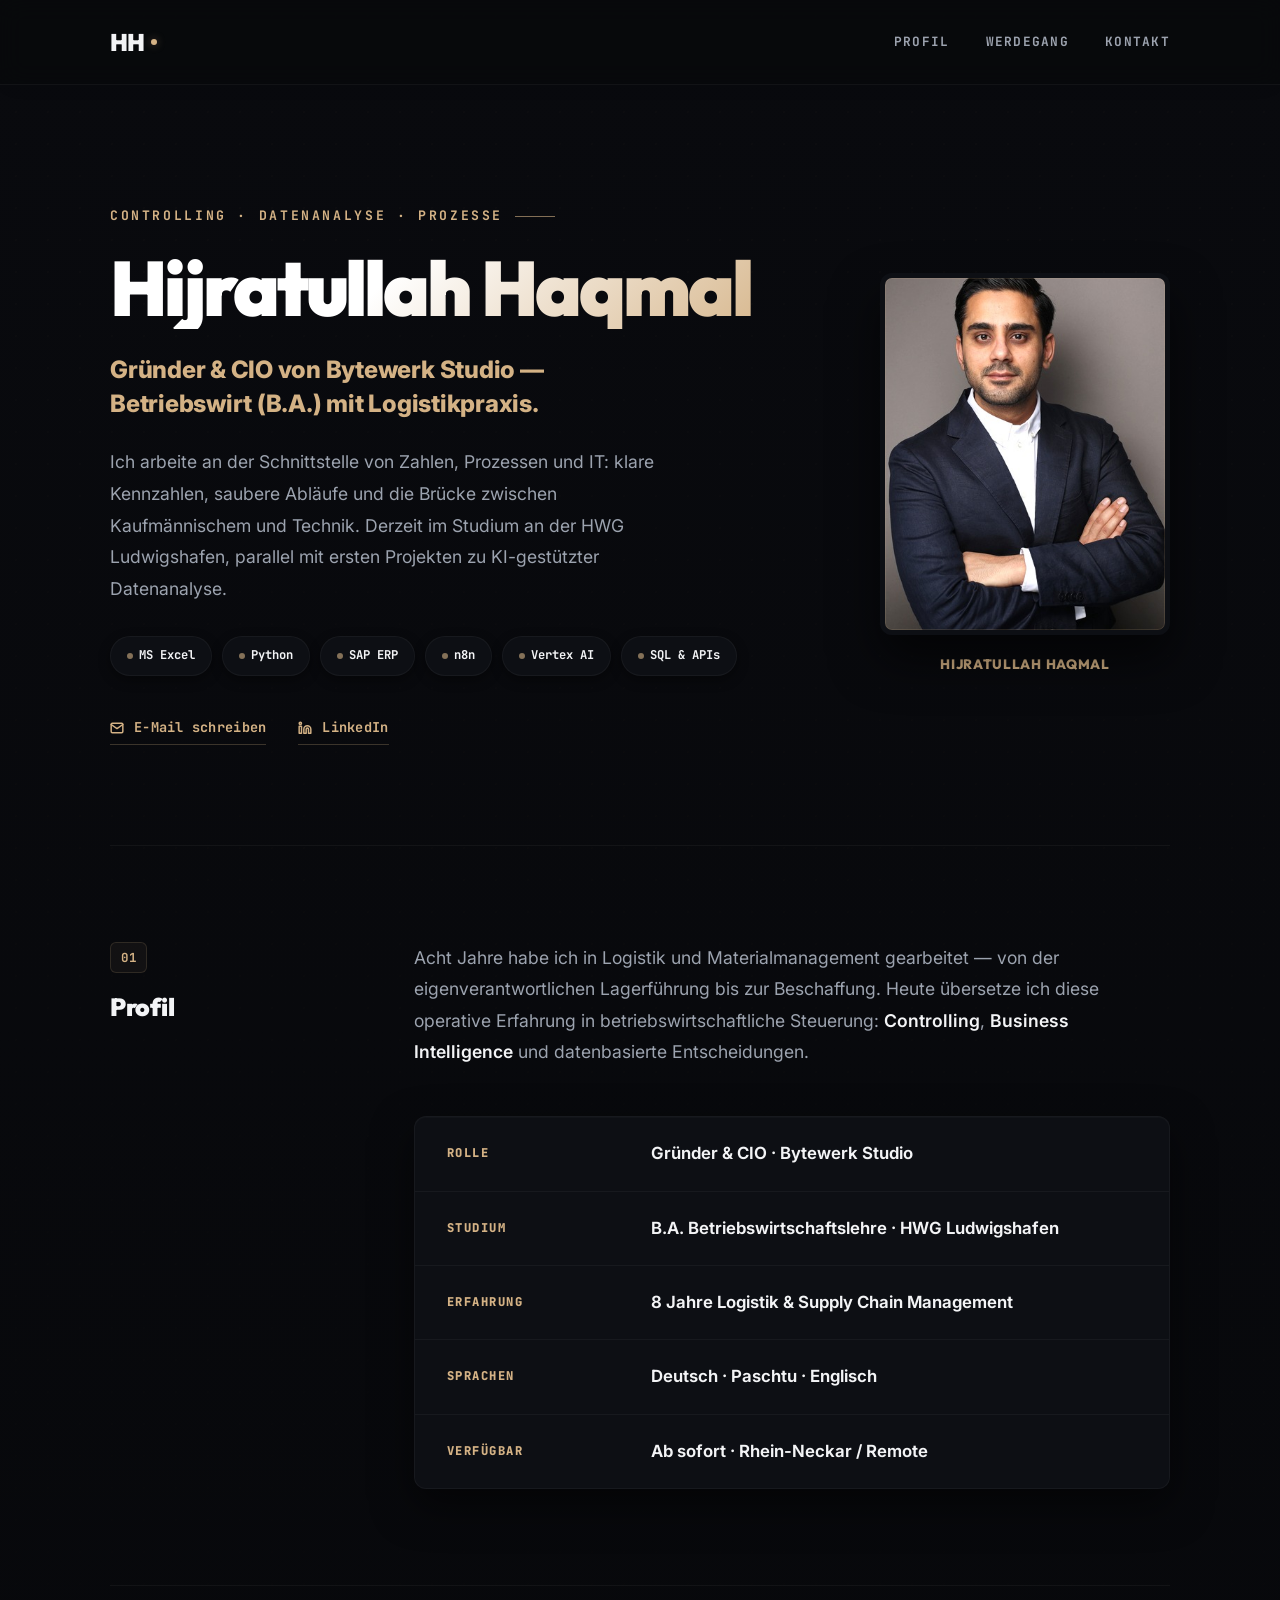
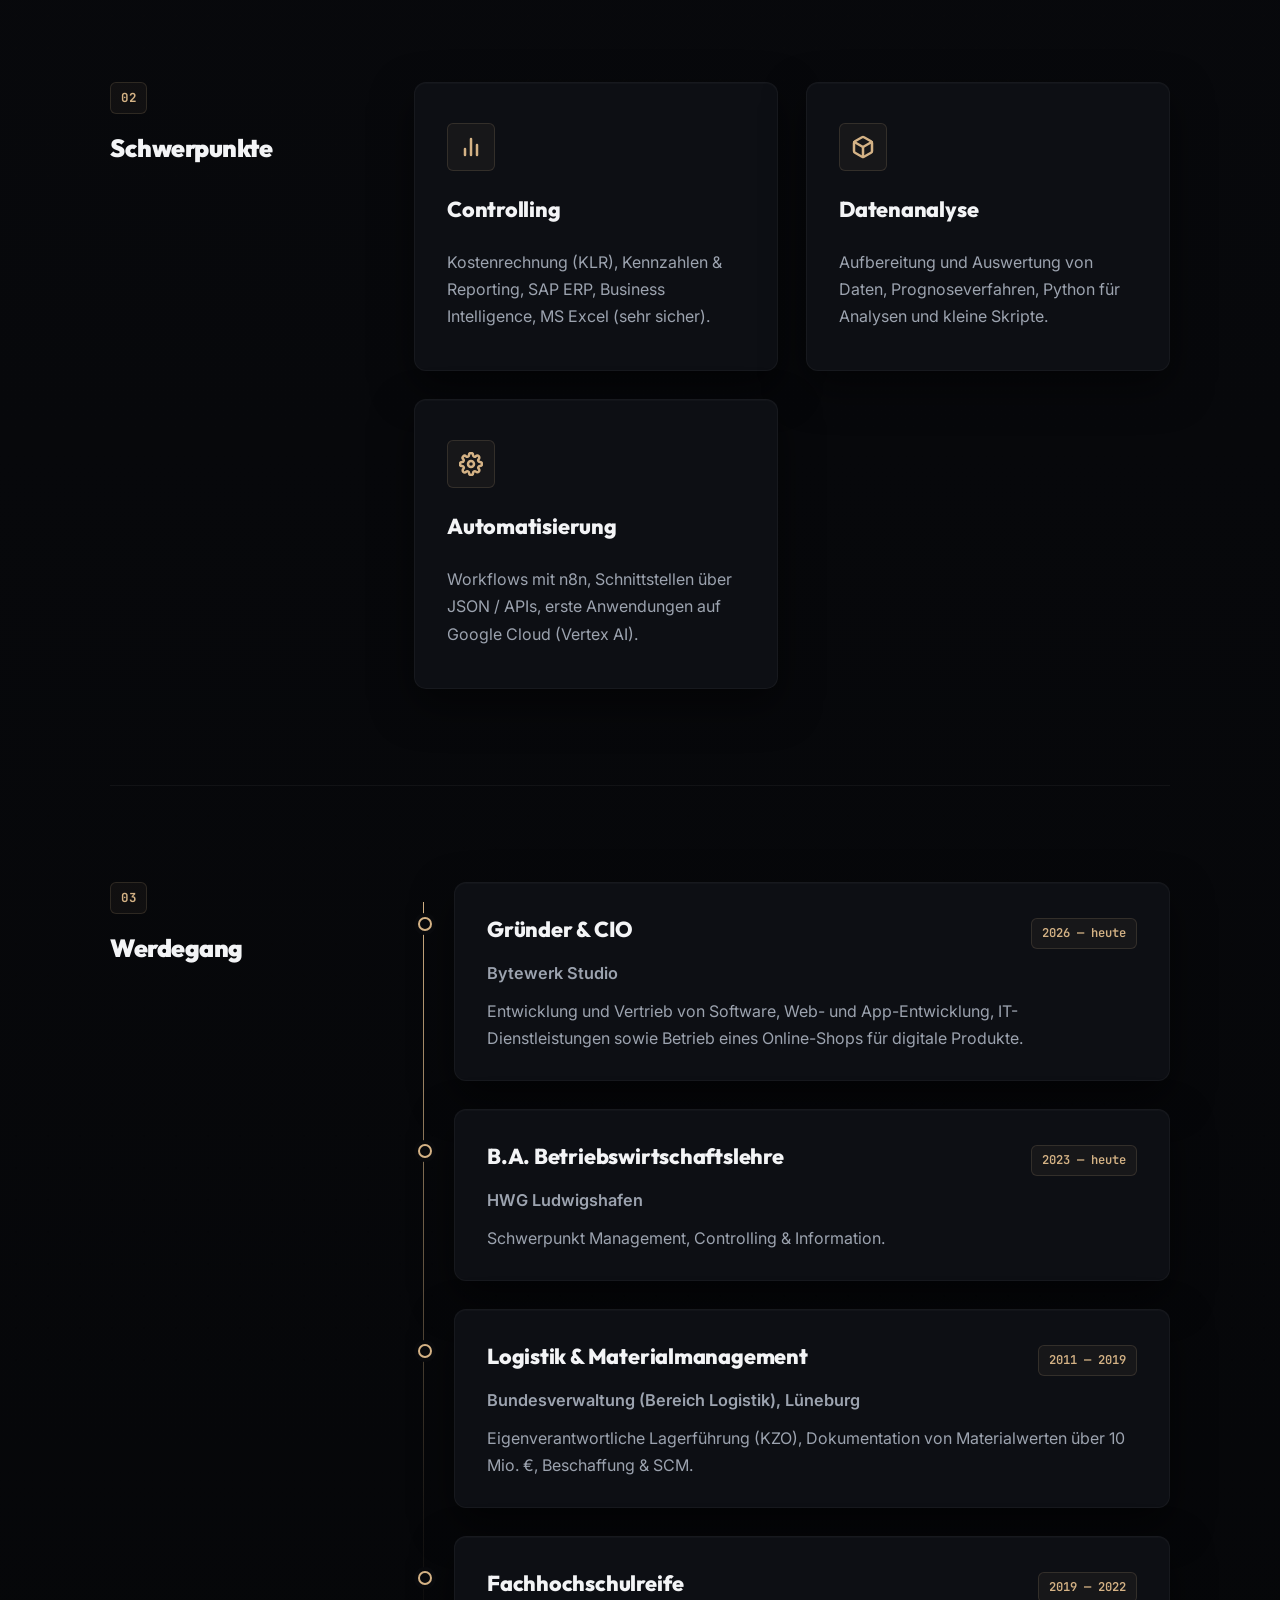
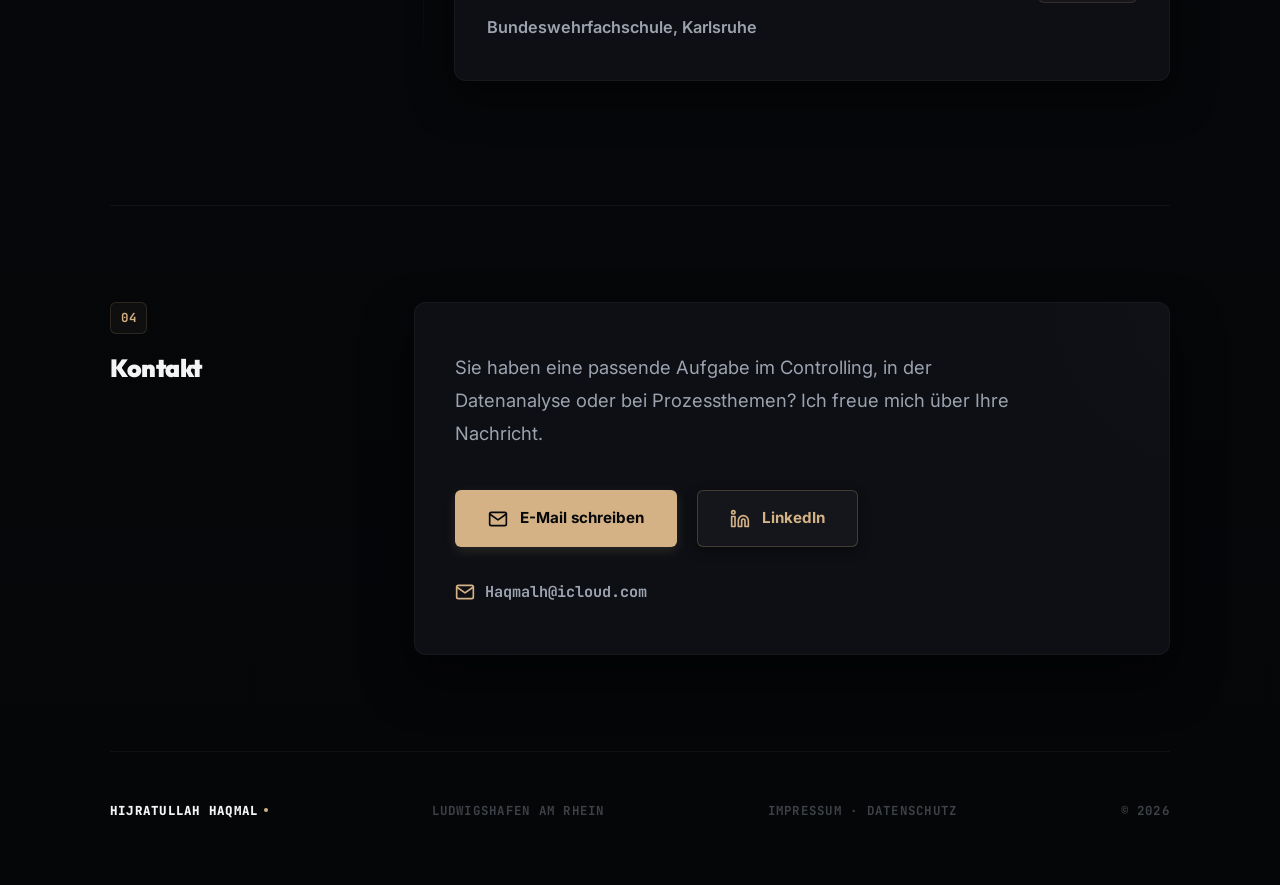
==== commit 34086e51: "design: complete McKinsey style quiet luxury redesign" ====
--- a/index.html
+++ b/index.html
@@ -13,13 +13,10 @@
    <meta property="og:url" content="https://hhaqmal.de" />
    <meta property="og:image" content="https://hhaqmal.de/profil.jpg" />
  
-   <link rel="icon" href="data:image/svg+xml,%3Csvg xmlns='http://www.w3.org/2000/svg' viewBox='0 0 32 32'%3E%3Crect width='32' height='32' fill='%23090a0c'/%3E%3Ctext x='16' y='23' font-family='monospace' font-size='18' font-weight='700' fill='%2300f2fe' text-anchor='middle'%3Eh%3C/text%3E%3C/svg%3E" />
+   <link rel="icon" href="data:image/svg+xml,%3Csvg xmlns='http://www.w3.org/2000/svg' viewBox='0 0 32 32'%3E%3Crect width='32' height='32' fill='%23090a0c'/%3E%3Ctext x='16' y='23' font-family='monospace' font-size='18' font-weight='700' fill='%23d4b285' text-anchor='middle'%3Eh%3C/text%3E%3C/svg%3E" />
    <link rel="stylesheet" href="styles.css" />
 </head>
 <body>
-  <!-- Ambient background glow elements -->
-  <div class="bg-glow"></div>
-
   <header class="site-header">
     <div class="wrap nav">
       <a href="#top" class="brand">HH</a>
@@ -190,9 +187,6 @@
     </section>
   </main>
 
-  <!-- Ambient bottom background glow -->
-  <div class="bg-glow-bottom"></div>
-
   <footer class="wrap footer">
     <span class="name">Hijratullah Haqmal</span>
     <span>Ludwigshafen am Rhein</span>
--- a/styles.css
+++ b/styles.css
@@ -11,30 +11,30 @@
   --transition-normal: all 0.4s cubic-bezier(0.16, 1, 0.3, 1);
   --transition-slow: all 0.6s cubic-bezier(0.16, 1, 0.3, 1);
 
-  /* Cyberpunk Glassmorphic Farbpalette (Obsidian & Electric Teal/Purple) */
-  --bg: #07080a;
-  --bg-gradient: radial-gradient(circle at 50% 0%, #10121a 0%, #050608 100%);
-  --paper: rgba(18, 20, 26, 0.65); /* Milchglas-Karten Basis */
+  /* McKinsey & Elite Private Bank Farbpalette (Obsidian & Champagner-Gold) */
+  --bg: #08090c;
+  --bg-gradient: linear-gradient(180deg, #090a0e 0%, #050608 100%);
+  --paper: #0d0f14; /* Hochwertiges, flaches Panel */
   --text: #f3f4f6;
   --text-muted: #9ca3af;
-  --text-faint: #4b5563;
-  --line: rgba(255, 255, 255, 0.08);
-  --accent: #00f2fe; /* Electric Teal */
-  --accent-rgb: 0, 242, 254;
-  --accent-soft: rgba(0, 242, 254, 0.08);
-  --accent-hover: #4facfe;
-  --accent-light: rgba(138, 43, 226, 0.15); /* Soft Cyber-Purple */
-  
-  /* Dreidimensionales Schatten-System mit Neon-Glow */
-  --shadow-sm: 0 4px 12px rgba(0, 0, 0, 0.5);
-  --shadow-md: 0 16px 40px rgba(0, 0, 0, 0.6), inset 0 1px 0 rgba(255, 255, 255, 0.05);
-  --shadow-lg: 0 30px 60px -15px rgba(0, 0, 0, 0.8), 0 0 50px rgba(0, 242, 254, 0.03);
-  
-  --pill-bg: rgba(255, 255, 255, 0.06);
-  --pill-text: #00f2fe;
-  --border-radius-sm: 8px;
-  --border-radius-md: 16px;
-  --border-radius-lg: 24px;
+  --text-faint: #3e4147;
+  --line: rgba(255, 255, 255, 0.045); /* Haardünne Trennlinien */
+  --accent: #d4b285; /* Champagner-Gold / Messing */
+  --accent-rgb: 212, 178, 133;
+  --accent-soft: rgba(212, 178, 133, 0.05);
+  --accent-hover: #e5c8a3;
+  --accent-light: rgba(212, 178, 133, 0.08);
+  
+  /* Dreidimensionales Schatten-System */
+  --shadow-sm: 0 4px 12px rgba(0, 0, 0, 0.4);
+  --shadow-md: 0 16px 40px rgba(0, 0, 0, 0.5), inset 0 1px 0 rgba(255, 255, 255, 0.02);
+  --shadow-lg: 0 24px 48px rgba(0, 0, 0, 0.6);
+  
+  --pill-bg: rgba(255, 255, 255, 0.04);
+  --pill-text: #d4b285;
+  --border-radius-sm: 6px; /* Klassischere, minimalere Ecken */
+  --border-radius-md: 12px;
+  --border-radius-lg: 18px;
 }
 
 /* ---------- Global Reset & Base ---------- */
@@ -66,7 +66,7 @@
   content: '';
   position: absolute;
   inset: 0;
-  background-image: radial-gradient(rgba(0, 242, 254, 0.05) 1.5px, transparent 1.5px);
+  background-image: radial-gradient(rgba(212, 178, 133, 0.02) 1.5px, transparent 1.5px);
   background-size: 32px 32px;
   mask-image: linear-gradient(to bottom, rgba(0, 0, 0, 1) 0%, rgba(0, 0, 0, 0.15) 60%, rgba(0, 0, 0, 0) 100%);
   -webkit-mask-image: linear-gradient(to bottom, rgba(0, 0, 0, 1) 0%, rgba(0, 0, 0, 0.15) 60%, rgba(0, 0, 0, 0) 100%);
@@ -94,41 +94,21 @@
   list-style: none;
 }
 
-/* Dekorative Hintergrund-Leuchtpunkte (Ambient Glows) */
-.bg-glow {
-  position: absolute;
-  width: 800px;
-  height: 800px;
-  background: radial-gradient(circle, rgba(0, 242, 254, 0.08) 0%, transparent 70%);
-  top: -250px;
-  right: -150px;
-  z-index: -1;
-  pointer-events: none;
-  filter: blur(50px);
-}
-
-.bg-glow-bottom {
-  position: absolute;
-  width: 700px;
-  height: 700px;
-  background: radial-gradient(circle, rgba(138, 43, 226, 0.06) 0%, transparent 70%);
-  bottom: -100px;
-  left: -250px;
-  z-index: -1;
-  pointer-events: none;
-  filter: blur(50px);
+/* Dekorative Hintergrund-Leuchtpunkte (Deaktiviert für absolute Cleanheit) */
+.bg-glow, .bg-glow-bottom {
+  display: none !important;
 }
 
 /* Custom Scrollbar */
 ::-webkit-scrollbar {
-  width: 10px;
+  width: 8px;
 }
 ::-webkit-scrollbar-track {
   background: var(--bg);
 }
 ::-webkit-scrollbar-thumb {
-  background: #181c25;
-  border-radius: 5px;
+  background: #14171f;
+  border-radius: 4px;
   border: 2px solid var(--bg);
   transition: var(--transition-fast);
 }
@@ -141,9 +121,9 @@
   position: sticky;
   top: 0;
   z-index: 100;
-  background-color: rgba(7, 8, 10, 0.75);
-  backdrop-filter: blur(24px);
-  -webkit-backdrop-filter: blur(24px);
+  background-color: rgba(8, 9, 12, 0.9);
+  backdrop-filter: blur(12px);
+  -webkit-backdrop-filter: blur(12px);
   border-bottom: 1px solid var(--line);
   box-shadow: 0 4px 30px rgba(0, 0, 0, 0.4);
   transition: var(--transition-normal);
@@ -176,7 +156,7 @@
   height: 6px;
   border-radius: 50%;
   background-color: var(--accent);
-  box-shadow: 0 0 12px rgba(0, 242, 254, 0.8);
+  box-shadow: 0 0 8px rgba(212, 178, 133, 0.4);
 }
 
 .nav-menu {
@@ -245,10 +225,10 @@
 
 .eyebrow::after {
   content: '';
-  width: 50px;
-  height: 2px;
+  width: 40px;
+  height: 1px;
   background-color: var(--accent);
-  opacity: 0.7;
+  opacity: 0.6;
 }
 
 h1 {
@@ -259,8 +239,8 @@
   letter-spacing: -0.04em;
   color: var(--text);
   margin-bottom: 24px;
-  /* Edler, dezenter Farbverlauf für die Hauptüberschrift */
-  background: linear-gradient(135deg, #1b1c1e 30%, var(--accent) 100%);
+  /* Edler, dezenter Farbverlauf für die Hauptüberschrift (Weiß zu Champagner-Gold) */
+  background: linear-gradient(135deg, #ffffff 40%, var(--accent) 100%);
   -webkit-background-clip: text;
   -webkit-text-fill-color: transparent;
 }
@@ -318,10 +298,9 @@
 
 .skill-pill:hover {
   border-color: var(--accent);
-  background-color: rgba(0, 242, 254, 0.06);
-  color: var(--accent);
-  transform: translateY(-3px);
-  box-shadow: 0 8px 20px rgba(0, 242, 254, 0.15);
+  background-color: var(--accent-soft);
+  color: var(--accent);
+  transform: translateY(-2px);
 }
 
 .links {
@@ -335,8 +314,8 @@
 
 .links a {
   color: var(--accent);
-  font-weight: 800;
-  border-bottom: 2px solid rgba(17, 83, 62, 0.2);
+  font-weight: 700;
+  border-bottom: 1px solid rgba(212, 178, 133, 0.25);
   padding-bottom: 4px;
   display: inline-flex;
   align-items: center;
@@ -346,7 +325,7 @@
 .links a:hover {
   border-bottom-color: var(--accent);
   color: var(--accent-hover);
-  transform: translateY(-3px);
+  transform: translateY(-2px);
 }
 
 .portrait-block {
@@ -371,7 +350,7 @@
   content: '';
   position: absolute;
   inset: 0;
-  border: 1px solid rgba(17, 83, 62, 0.08);
+  border: 1px solid rgba(212, 178, 133, 0.15);
   border-radius: calc(var(--border-radius-md) - 5px);
   pointer-events: none;
 }
@@ -385,12 +364,13 @@
 }
 
 .portrait-wrapper:hover {
-  transform: translateY(-10px) scale(1.02);
-  box-shadow: 0 30px 60px -12px rgba(17, 83, 62, 0.22), 0 10px 30px rgba(0, 0, 0, 0.05);
+  transform: translateY(-4px) scale(1.01);
+  box-shadow: 0 20px 40px rgba(0, 0, 0, 0.6), inset 0 1px 0 rgba(255, 255, 255, 0.05);
+  border-color: var(--accent);
 }
 
 .portrait-wrapper:hover .portrait {
-  transform: scale(1.06);
+  transform: scale(1.03);
 }
 
 figcaption {
@@ -426,14 +406,14 @@
 .sec-head .num {
   font-family: var(--font-mono);
   font-size: 0.78rem;
-  font-weight: 800;
-  color: var(--accent);
-  background-color: rgba(17, 83, 62, 0.06);
-  padding: 4px 12px;
-  border-radius: 20px;
+  font-weight: 700;
+  color: var(--accent);
+  background-color: var(--accent-soft);
+  padding: 4px 10px;
+  border-radius: var(--border-radius-sm);
   width: fit-content;
   letter-spacing: 0.05em;
-  border: 1px solid rgba(17, 83, 62, 0.12);
+  border: 1px solid rgba(212, 178, 133, 0.15);
 }
 
 .sec-head h2 {
@@ -490,7 +470,7 @@
 }
 
 .facts > div:hover {
-  background-color: rgba(0, 242, 254, 0.02);
+  background-color: rgba(255, 255, 255, 0.015);
 }
 
 .facts dt {
@@ -519,12 +499,9 @@
 
 .areas li {
   background-color: var(--paper);
-  backdrop-filter: blur(20px);
-  -webkit-backdrop-filter: blur(20px);
   border: 1px solid var(--line);
-  border-top: 3px solid var(--accent);
   border-radius: var(--border-radius-md);
-  padding: 44px 32px;
+  padding: 40px 32px;
   box-shadow: var(--shadow-md);
   transition: var(--transition-normal);
   display: flex;
@@ -540,17 +517,17 @@
   top: 0;
   left: 0;
   right: 0;
-  height: 120px;
-  background: linear-gradient(180deg, rgba(0, 242, 254, 0.04) 0%, transparent 100%);
+  height: 2px;
+  background: linear-gradient(90deg, transparent, var(--accent), transparent);
   opacity: 0;
   transition: var(--transition-normal);
   pointer-events: none;
 }
 
 .areas li:hover {
-  transform: translateY(-10px);
-  box-shadow: 0 20px 40px rgba(0, 242, 254, 0.04), var(--shadow-lg);
-  border-color: rgba(0, 242, 254, 0.35);
+  transform: translateY(-4px);
+  box-shadow: var(--shadow-lg);
+  border-color: rgba(212, 178, 133, 0.2);
 }
 
 .areas li:hover::before {
@@ -558,24 +535,23 @@
 }
 
 .areas-icon {
-  width: 56px;
-  height: 56px;
-  border-radius: 14px;
-  background-color: rgba(0, 242, 254, 0.05);
+  width: 48px;
+  height: 48px;
+  border-radius: var(--border-radius-sm);
+  background-color: var(--accent-soft);
   color: var(--accent);
   display: flex;
   align-items: center;
   justify-content: center;
   transition: var(--transition-normal);
-  border: 1px solid rgba(0, 242, 254, 0.1);
-  box-shadow: var(--shadow-sm);
+  border: 1px solid rgba(212, 178, 133, 0.15);
 }
 
 .areas li:hover .areas-icon {
   background-color: var(--accent);
   color: #07080a;
-  transform: scale(1.1) rotate(6deg);
-  box-shadow: 0 8px 20px rgba(0, 242, 254, 0.3);
+  transform: translateY(-2px);
+  box-shadow: 0 4px 12px rgba(212, 178, 133, 0.2);
 }
 
 .areas h3 {
@@ -606,55 +582,47 @@
   left: 9px;
   top: 20px;
   bottom: 20px;
-  width: 3px;
-  background: linear-gradient(to bottom, var(--accent) 0%, rgba(138, 43, 226, 0.3) 70%, var(--line) 100%);
-  border-radius: 3px;
+  width: 1px;
+  background: linear-gradient(to bottom, var(--accent) 0%, rgba(212, 178, 133, 0.1) 80%, transparent 100%);
 }
 
 .cv li {
   display: block;
   position: relative;
   background-color: var(--paper);
-  backdrop-filter: blur(20px);
-  -webkit-backdrop-filter: blur(20px);
   border: 1px solid var(--line);
   border-radius: var(--border-radius-md);
-  padding: 32px 36px;
+  padding: 28px 32px;
   box-shadow: var(--shadow-md);
-  margin-bottom: 32px;
+  margin-bottom: 28px;
   transition: var(--transition-normal);
-}
-
-.cv li:last-child {
-  margin-bottom: 0;
 }
 
 /* Doppelter, pulsierender Wegpunkt-Ring auf der Timeline */
 .cv li::before {
   content: '';
   position: absolute;
-  left: -41px;
-  top: 36px;
-  width: 14px;
-  height: 14px;
+  left: -37px;
+  top: 34px;
+  width: 10px;
+  height: 10px;
   border-radius: 50%;
   background-color: var(--bg);
-  border: 4px solid var(--accent);
+  border: 2px solid var(--accent);
   z-index: 2;
-  box-shadow: 0 0 0 5px var(--bg), 0 0 0 8px rgba(0, 242, 254, 0.12);
+  box-shadow: 0 0 0 4px var(--bg);
   transition: var(--transition-normal);
 }
 
 .cv li:hover {
-  transform: translateX(10px);
-  box-shadow: 0 15px 30px rgba(0, 242, 254, 0.03), var(--shadow-lg);
-  border-color: rgba(0, 242, 254, 0.35);
+  transform: translateX(6px);
+  box-shadow: var(--shadow-lg);
+  border-color: rgba(212, 178, 133, 0.2);
 }
 
 .cv li:hover::before {
   background-color: var(--accent);
-  transform: scale(1.35);
-  box-shadow: 0 0 0 5px var(--bg), 0 0 0 10px rgba(0, 242, 254, 0.2), 0 0 15px rgba(0, 242, 254, 0.6);
+  box-shadow: 0 0 0 4px var(--bg), 0 0 8px rgba(212, 178, 133, 0.4);
 }
 
 .cv-item-header {
@@ -668,13 +636,13 @@
 
 .cv .period {
   font-family: var(--font-mono);
-  font-size: 0.8rem;
-  font-weight: 700;
-  color: var(--accent);
-  background-color: rgba(0, 242, 254, 0.05);
-  padding: 4px 12px;
-  border-radius: 20px;
-  border: 1px solid rgba(0, 242, 254, 0.1);
+  font-size: 0.76rem;
+  font-weight: 600;
+  color: var(--accent);
+  background-color: var(--accent-soft);
+  padding: 4px 10px;
+  border-radius: var(--border-radius-sm);
+  border: 1px solid rgba(212, 178, 133, 0.15);
   order: 2;
 }
 
@@ -705,12 +673,9 @@
 /* ---------- Kontakt CTA Card (Vibrant Panel) ---------- */
 .contact-card {
   background-color: var(--paper);
-  backdrop-filter: blur(24px);
-  -webkit-backdrop-filter: blur(24px);
   border: 1px solid var(--line);
-  border-top: 4px solid var(--accent);
   border-radius: var(--border-radius-md);
-  padding: 56px 48px;
+  padding: 48px 40px;
   box-shadow: var(--shadow-lg);
   transition: var(--transition-normal);
   position: relative;
@@ -724,13 +689,13 @@
   right: -30%;
   width: 360px;
   height: 360px;
-  background: radial-gradient(circle, rgba(0, 242, 254, 0.06) 0%, transparent 70%);
+  background: radial-gradient(circle, rgba(212, 178, 133, 0.02) 0%, transparent 70%);
   pointer-events: none;
 }
 
 .contact-card:hover {
-  box-shadow: 0 40px 80px -20px rgba(0, 242, 254, 0.12), 0 5px 25px rgba(0, 0, 0, 0.02);
-  border-color: rgba(0, 242, 254, 0.4);
+  box-shadow: var(--shadow-lg);
+  border-color: rgba(212, 178, 133, 0.15);
 }
 
 .contact-card p {
@@ -752,8 +717,8 @@
   display: inline-flex;
   align-items: center;
   gap: 12px;
-  padding: 16px 36px;
-  border-radius: 12px;
+  padding: 14px 32px;
+  border-radius: var(--border-radius-sm);
   font-family: var(--font-sans);
   font-size: 0.95rem;
   font-weight: 700;
@@ -770,29 +735,27 @@
 .btn-primary {
   background-color: var(--accent);
   color: #07080a !important;
-  box-shadow: 0 8px 24px rgba(0, 242, 254, 0.25);
+  box-shadow: 0 4px 12px rgba(212, 178, 133, 0.15);
 }
 
 .btn-primary:hover {
   background-color: var(--accent-hover);
-  transform: translateY(-4px);
-  box-shadow: 0 12px 32px rgba(0, 242, 254, 0.45), 0 0 15px rgba(0, 242, 254, 0.2);
+  transform: translateY(-2px);
+  box-shadow: 0 8px 20px rgba(212, 178, 133, 0.3);
 }
 
 .btn-secondary {
-  background-color: rgba(255, 255, 255, 0.05);
+  background-color: rgba(255, 255, 255, 0.03);
   color: var(--accent) !important;
-  border-color: rgba(0, 242, 254, 0.25);
+  border: 1px solid rgba(212, 178, 133, 0.25);
   box-shadow: var(--shadow-sm);
-  backdrop-filter: blur(10px);
-  -webkit-backdrop-filter: blur(10px);
 }
 
 .btn-secondary:hover {
-  background-color: rgba(0, 242, 254, 0.08);
+  background-color: var(--accent-soft);
   border-color: var(--accent);
-  transform: translateY(-4px);
-  box-shadow: 0 8px 20px rgba(0, 242, 254, 0.15);
+  transform: translateY(-2px);
+  box-shadow: 0 4px 12px rgba(212, 178, 133, 0.1);
 }
 
 .email-display {
@@ -970,7 +933,7 @@
   }
   
   .cv li::before {
-    left: -40px;
+    left: -31px; /* Mathematisch präzise zentriert auf Mobile Timeline (left: 7.5px) */
   }
   
   .cv-item-header {
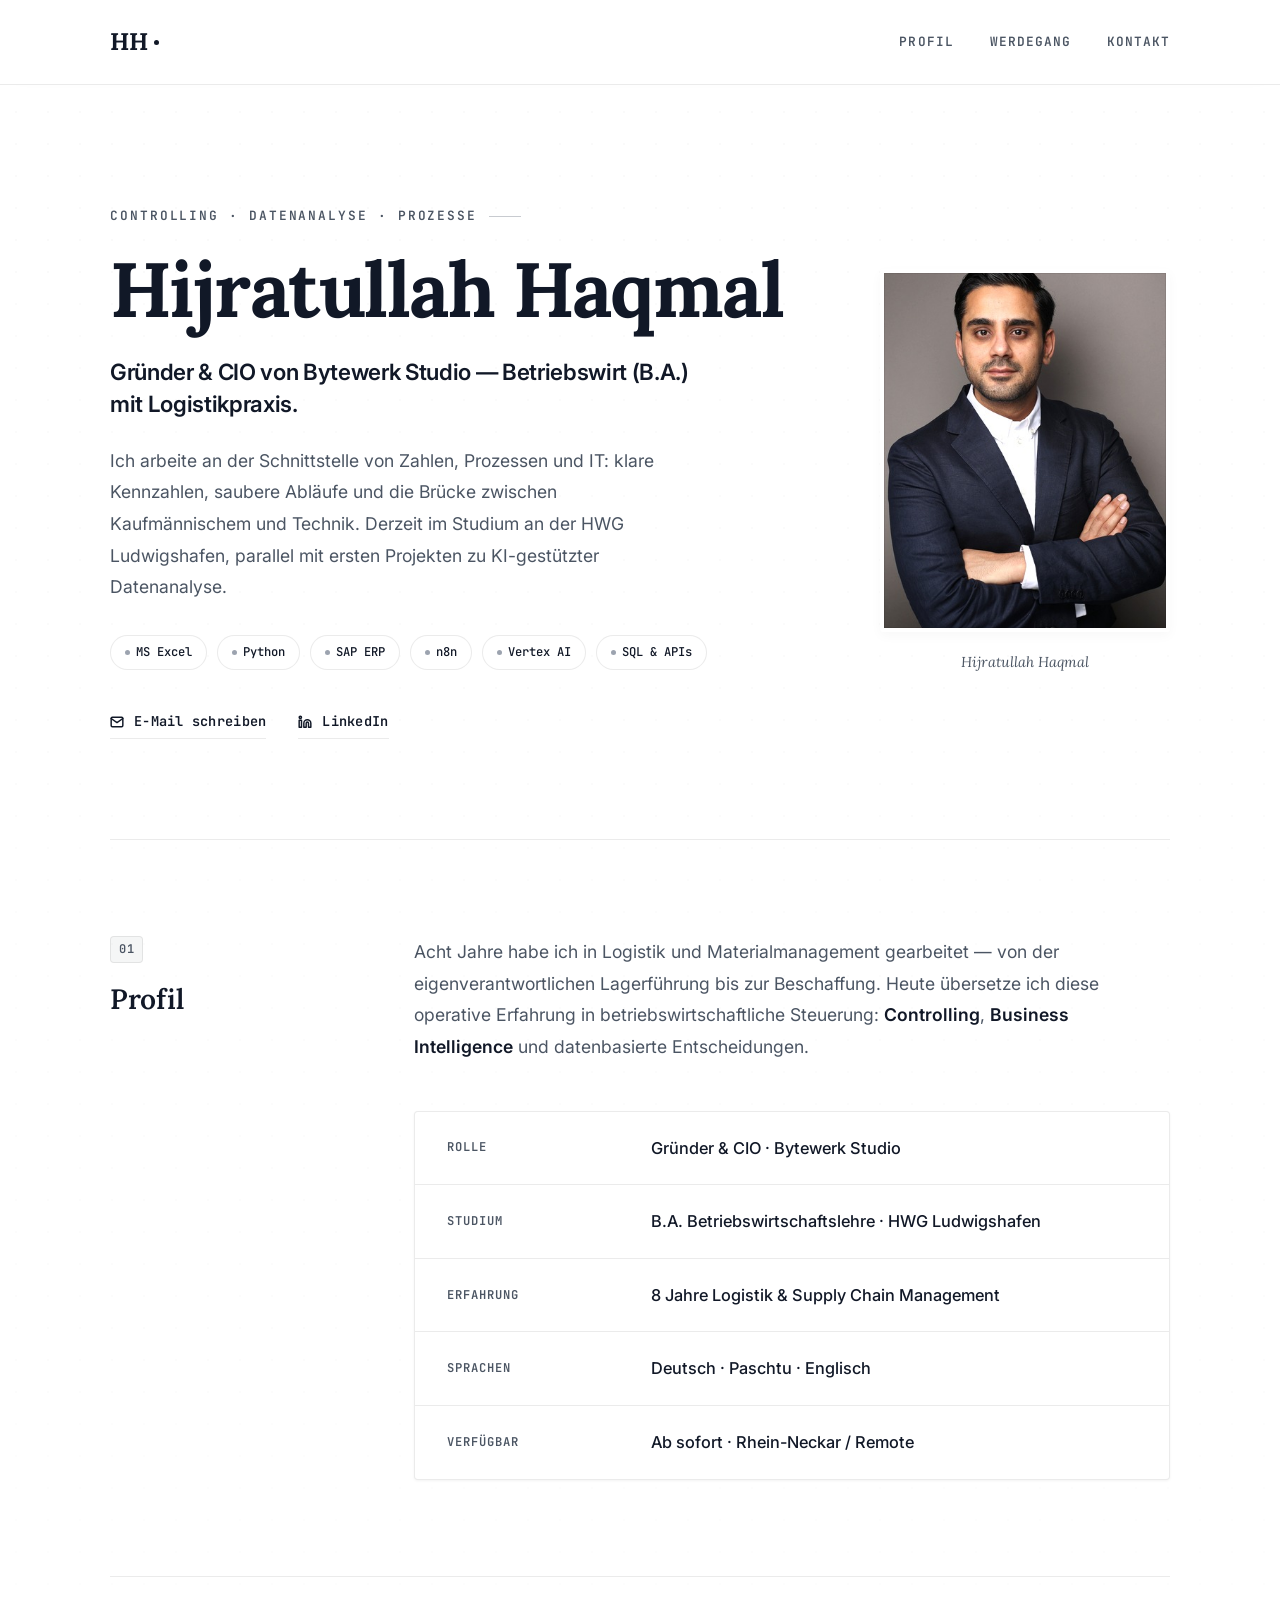
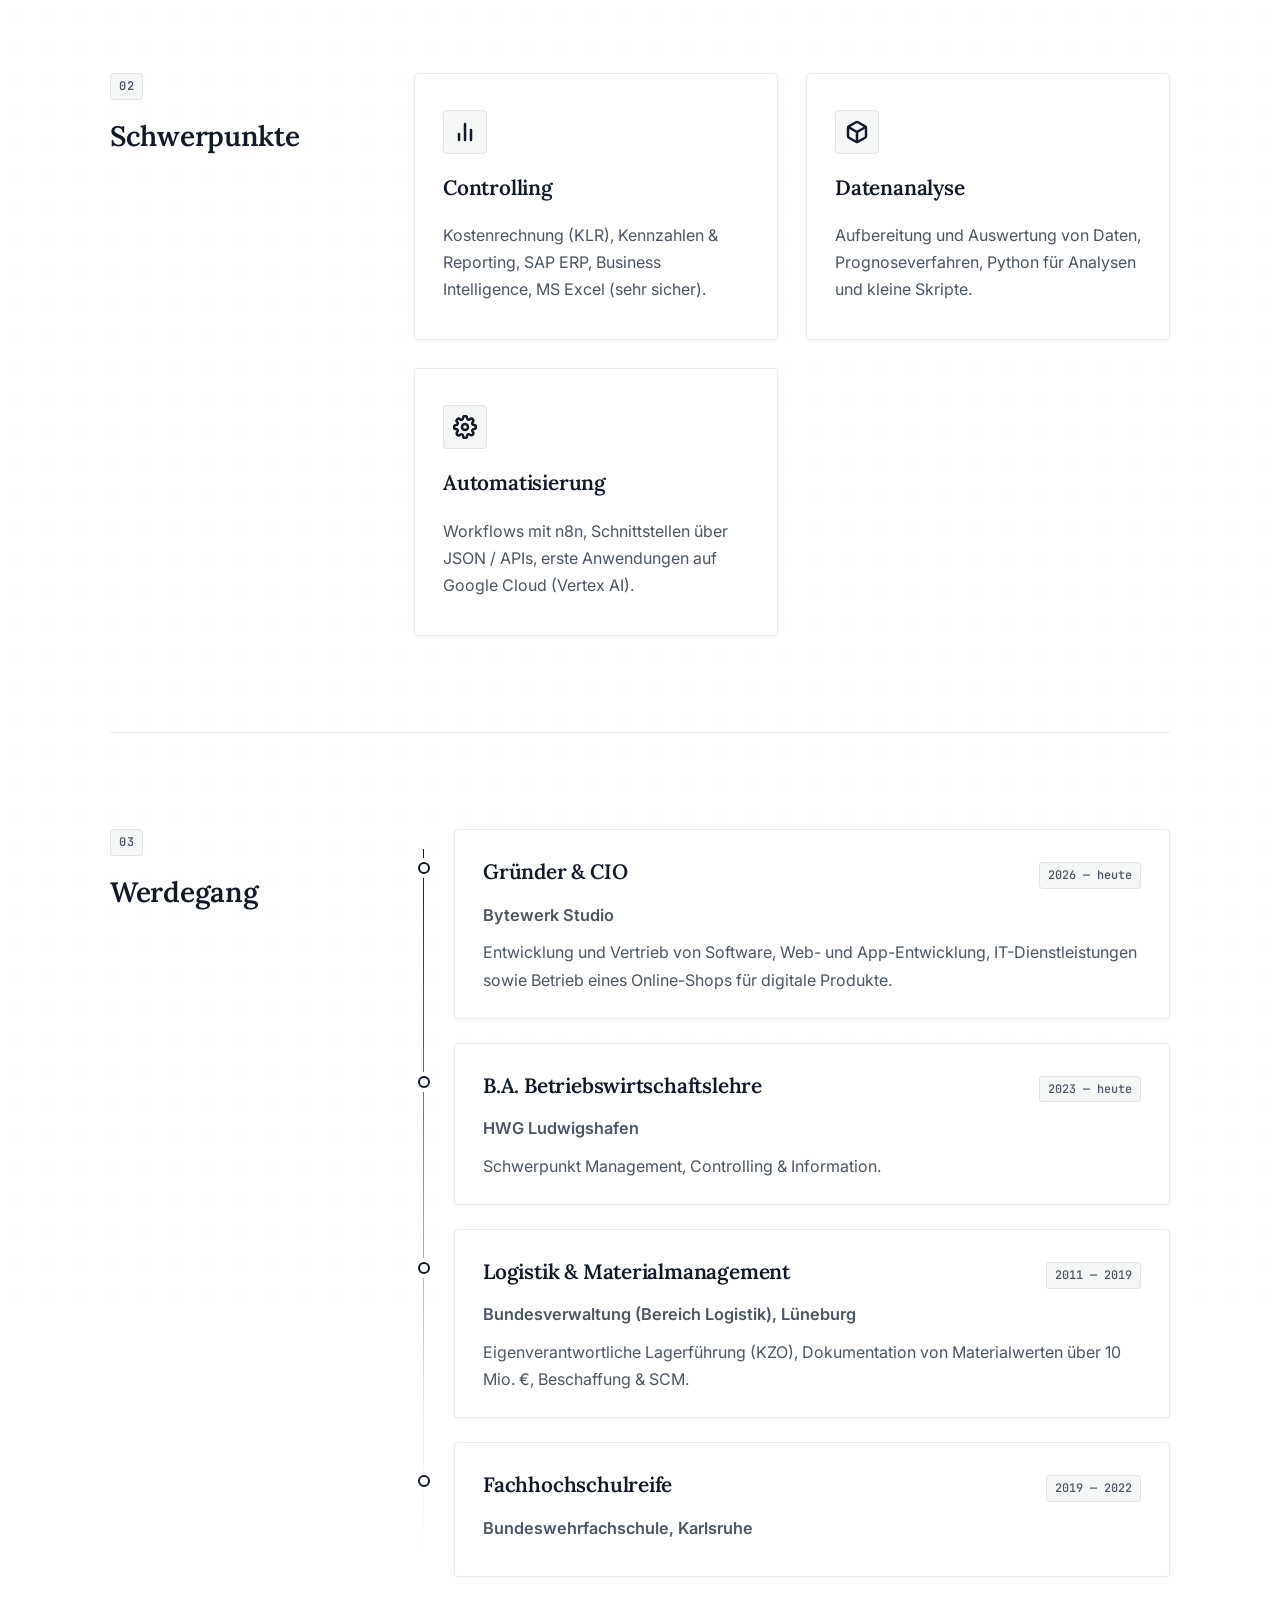
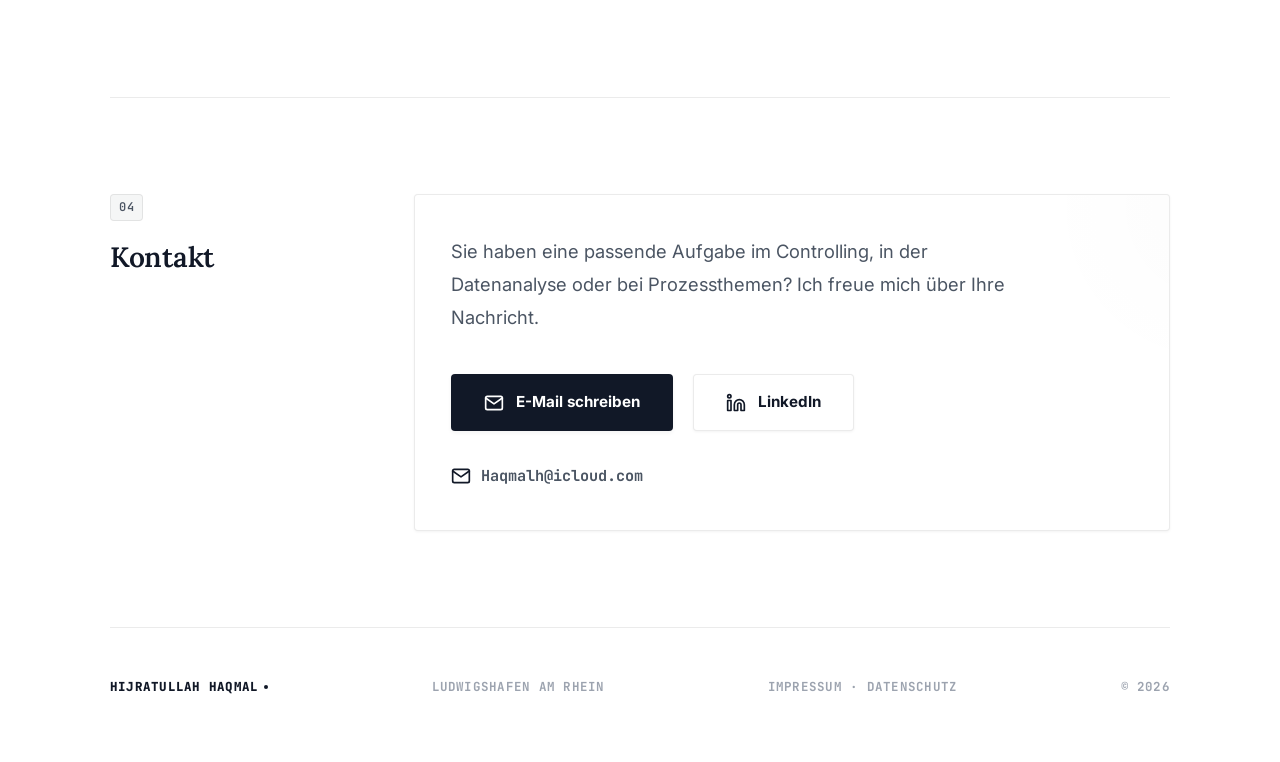
==== commit ee7bc417: "design: fundamental redesign to pure white mckinsey editorial style with lora serif typography" ====
--- a/index.html
+++ b/index.html
@@ -5,7 +5,7 @@
   <meta name="viewport" content="width=device-width, initial-scale=1.0" />
   <title>Hijratullah Haqmal — Controlling &amp; Datenanalyse</title>
   <meta name="description" content="Hijratullah Haqmal — Betriebswirt (B.A.) mit acht Jahren Logistikpraxis. Schwerpunkte: Controlling, Datenanalyse und Prozessautomatisierung. Region Rhein-Neckar / Remote." />
-  <meta name="theme-color" content="#090a0c" />
+  <meta name="theme-color" content="#ffffff" />
  
    <meta property="og:type" content="profile" />
    <meta property="og:title" content="Hijratullah Haqmal — Controlling & Datenanalyse" />
@@ -13,7 +13,7 @@
    <meta property="og:url" content="https://hhaqmal.de" />
    <meta property="og:image" content="https://hhaqmal.de/profil.jpg" />
  
-   <link rel="icon" href="data:image/svg+xml,%3Csvg xmlns='http://www.w3.org/2000/svg' viewBox='0 0 32 32'%3E%3Crect width='32' height='32' fill='%23090a0c'/%3E%3Ctext x='16' y='23' font-family='monospace' font-size='18' font-weight='700' fill='%23d4b285' text-anchor='middle'%3Eh%3C/text%3E%3C/svg%3E" />
+   <link rel="icon" href="data:image/svg+xml,%3Csvg xmlns='http://www.w3.org/2000/svg' viewBox='0 0 32 32'%3E%3Crect width='32' height='32' fill='%23111827'/%3E%3Ctext x='16' y='23' font-family='monospace' font-size='18' font-weight='700' fill='%23ffffff' text-anchor='middle'%3Eh%3C/text%3E%3C/svg%3E" />
    <link rel="stylesheet" href="styles.css" />
 </head>
 <body>
@@ -199,10 +199,10 @@
     const header = document.querySelector('.site-header');
     window.addEventListener('scroll', () => {
       if (window.scrollY > 40) {
-        header.style.boxShadow = '0 12px 30px -15px rgba(0, 0, 0, 0.5)';
+        header.style.boxShadow = '0 8px 24px -12px rgba(0, 0, 0, 0.08)';
         header.style.borderBottomColor = 'var(--line)';
       } else {
-        header.style.boxShadow = '0 4px 20px -10px rgba(0, 0, 0, 0.2)';
+        header.style.boxShadow = '0 4px 20px -10px rgba(0, 0, 0, 0.02)';
       }
     });
 
--- a/styles.css
+++ b/styles.css
@@ -1,9 +1,9 @@
-@import url('https://fonts.googleapis.com/css2?family=Inter:wght@300;400;500;600;700&family=JetBrains+Mono:wght@400;500;600;700&family=Outfit:wght@400;500;600;700;800;900&display=swap');
+@import url('https://fonts.googleapis.com/css2?family=Inter:wght@300;400;500;600;700&family=JetBrains+Mono:wght@400;500;600;700&family=Lora:ital,wght@0,400;0,500;0,600;0,700;1,400&display=swap');
 
 :root {
   /* Typografie-Tokens */
   --font-sans: 'Inter', -apple-system, BlinkMacSystemFont, "Segoe UI", Roboto, Helvetica, Arial, sans-serif;
-  --font-display: 'Outfit', var(--font-sans);
+  --font-display: 'Lora', Georgia, serif;
   --font-mono: 'JetBrains Mono', ui-monospace, SFMono-Regular, Menlo, Monaco, Consolas, monospace;
 
   /* Übergangszeiträume */
@@ -11,30 +11,30 @@
   --transition-normal: all 0.4s cubic-bezier(0.16, 1, 0.3, 1);
   --transition-slow: all 0.6s cubic-bezier(0.16, 1, 0.3, 1);
 
-  /* McKinsey & Elite Private Bank Farbpalette (Obsidian & Champagner-Gold) */
-  --bg: #08090c;
-  --bg-gradient: linear-gradient(180deg, #090a0e 0%, #050608 100%);
-  --paper: #0d0f14; /* Hochwertiges, flaches Panel */
-  --text: #f3f4f6;
-  --text-muted: #9ca3af;
-  --text-faint: #3e4147;
-  --line: rgba(255, 255, 255, 0.045); /* Haardünne Trennlinien */
-  --accent: #d4b285; /* Champagner-Gold / Messing */
-  --accent-rgb: 212, 178, 133;
-  --accent-soft: rgba(212, 178, 133, 0.05);
-  --accent-hover: #e5c8a3;
-  --accent-light: rgba(212, 178, 133, 0.08);
-  
-  /* Dreidimensionales Schatten-System */
-  --shadow-sm: 0 4px 12px rgba(0, 0, 0, 0.4);
-  --shadow-md: 0 16px 40px rgba(0, 0, 0, 0.5), inset 0 1px 0 rgba(255, 255, 255, 0.02);
-  --shadow-lg: 0 24px 48px rgba(0, 0, 0, 0.6);
-  
-  --pill-bg: rgba(255, 255, 255, 0.04);
-  --pill-text: #d4b285;
-  --border-radius-sm: 6px; /* Klassischere, minimalere Ecken */
-  --border-radius-md: 12px;
-  --border-radius-lg: 18px;
+  /* McKinsey & Elite Private Bank Farbpalette (Pure White & Slate Black) */
+  --bg: #ffffff;
+  --bg-gradient: none;
+  --paper: #f9fafb; /* Edler Papier-Hintergrund für Panels */
+  --text: #111827;  /* Obsidian-Schwarz für maximalen Kontrast */
+  --text-muted: #4b5563; /* Elegantes Dunkelgrau */
+  --text-faint: #9ca3af;
+  --line: rgba(0, 0, 0, 0.08); /* Haardünne dunkelgraue Trennlinien */
+  --accent: #111827; /* Corporate Black */
+  --accent-rgb: 17, 24, 39;
+  --accent-soft: rgba(17, 24, 39, 0.04);
+  --accent-hover: #1e293b;
+  --accent-light: rgba(17, 24, 39, 0.06);
+  
+  /* Feines, flaches Schatten-System */
+  --shadow-sm: 0 1px 3px rgba(0, 0, 0, 0.05);
+  --shadow-md: 0 4px 12px rgba(0, 0, 0, 0.03), inset 0 1px 0 rgba(255, 255, 255, 0.8);
+  --shadow-lg: 0 12px 30px rgba(0, 0, 0, 0.04);
+  
+  --pill-bg: rgba(0, 0, 0, 0.03);
+  --pill-text: #111827;
+  --border-radius-sm: 4px; /* Klassische, scharfe Ecken */
+  --border-radius-md: 4px;
+  --border-radius-lg: 6px;
 }
 
 /* ---------- Global Reset & Base ---------- */
@@ -49,7 +49,6 @@
 body {
   margin: 0;
   background-color: var(--bg);
-  background-image: var(--bg-gradient);
   color: var(--text);
   font-family: var(--font-sans);
   font-size: 16px;
@@ -66,7 +65,7 @@
   content: '';
   position: absolute;
   inset: 0;
-  background-image: radial-gradient(rgba(212, 178, 133, 0.02) 1.5px, transparent 1.5px);
+  background-image: radial-gradient(rgba(0, 0, 0, 0.02) 1.5px, transparent 1.5px);
   background-size: 32px 32px;
   mask-image: linear-gradient(to bottom, rgba(0, 0, 0, 1) 0%, rgba(0, 0, 0, 0.15) 60%, rgba(0, 0, 0, 0) 100%);
   -webkit-mask-image: linear-gradient(to bottom, rgba(0, 0, 0, 1) 0%, rgba(0, 0, 0, 0.15) 60%, rgba(0, 0, 0, 0) 100%);
@@ -107,13 +106,13 @@
   background: var(--bg);
 }
 ::-webkit-scrollbar-thumb {
-  background: #14171f;
+  background: #d1d5db;
   border-radius: 4px;
   border: 2px solid var(--bg);
   transition: var(--transition-fast);
 }
 ::-webkit-scrollbar-thumb:hover {
-  background: var(--accent);
+  background: #9ca3af;
 }
 
 /* ---------- Header & Navigation ---------- */
@@ -121,11 +120,11 @@
   position: sticky;
   top: 0;
   z-index: 100;
-  background-color: rgba(8, 9, 12, 0.9);
+  background-color: rgba(255, 255, 255, 0.9);
   backdrop-filter: blur(12px);
   -webkit-backdrop-filter: blur(12px);
   border-bottom: 1px solid var(--line);
-  box-shadow: 0 4px 30px rgba(0, 0, 0, 0.4);
+  box-shadow: 0 2px 20px rgba(0, 0, 0, 0.04);
   transition: var(--transition-normal);
 }
 
@@ -140,8 +139,8 @@
 .brand {
   font-family: var(--font-display);
   font-size: 1.5rem;
-  font-weight: 900;
-  letter-spacing: -0.03em;
+  font-weight: 700;
+  letter-spacing: -0.01em;
   color: var(--text);
   display: flex;
   align-items: center;
@@ -152,11 +151,10 @@
 .brand::after {
   content: '';
   display: inline-block;
-  width: 6px;
-  height: 6px;
+  width: 5px;
+  height: 5px;
   border-radius: 50%;
   background-color: var(--accent);
-  box-shadow: 0 0 8px rgba(212, 178, 133, 0.4);
 }
 
 .nav-menu {
@@ -167,8 +165,8 @@
 .nav-menu a {
   font-family: var(--font-mono);
   font-size: 0.8rem;
-  font-weight: 700;
-  letter-spacing: 0.1em;
+  font-weight: 600;
+  letter-spacing: 0.08em;
   text-transform: uppercase;
   color: var(--text-muted);
   position: relative;
@@ -181,9 +179,8 @@
   bottom: 0;
   left: 50%;
   width: 0;
-  height: 3px;
+  height: 2px;
   background-color: var(--accent);
-  border-radius: 2px;
   transition: var(--transition-fast);
   transform: translateX(-50%);
 }
@@ -212,11 +209,11 @@
 
 .eyebrow {
   font-family: var(--font-mono);
-  font-size: 0.82rem;
-  font-weight: 700;
-  letter-spacing: 0.2em;
+  font-size: 0.8rem;
+  font-weight: 600;
+  letter-spacing: 0.15em;
   text-transform: uppercase;
-  color: var(--accent);
+  color: var(--text-muted);
   margin-bottom: 20px;
   display: flex;
   align-items: center;
@@ -225,34 +222,30 @@
 
 .eyebrow::after {
   content: '';
-  width: 40px;
+  width: 32px;
   height: 1px;
-  background-color: var(--accent);
-  opacity: 0.6;
+  background-color: var(--text-muted);
+  opacity: 0.3;
 }
 
 h1 {
   font-family: var(--font-display);
   font-size: clamp(2.4rem, 7.5vw, 4.8rem);
-  line-height: 1.05;
-  font-weight: 900;
-  letter-spacing: -0.04em;
+  line-height: 1.1;
+  font-weight: 700;
+  letter-spacing: -0.02em;
   color: var(--text);
   margin-bottom: 24px;
-  /* Edler, dezenter Farbverlauf für die Hauptüberschrift (Weiß zu Champagner-Gold) */
-  background: linear-gradient(135deg, #ffffff 40%, var(--accent) 100%);
-  -webkit-background-clip: text;
-  -webkit-text-fill-color: transparent;
 }
 
 .subtitle {
-  font-size: 1.5rem;
+  font-size: 1.4rem;
   line-height: 1.45;
-  font-weight: 800;
-  color: var(--accent);
-  max-width: 34ch;
+  font-weight: 600;
+  color: var(--text);
+  max-width: 40ch;
   margin-bottom: 24px;
-  letter-spacing: -0.01em;
+  letter-spacing: -0.015em;
 }
 
 .lead {
@@ -273,34 +266,32 @@
 .skill-pill {
   font-family: var(--font-mono);
   font-size: 0.76rem;
-  font-weight: 700;
-  padding: 8px 16px;
-  background-color: var(--paper);
+  font-weight: 500;
+  padding: 6px 14px;
+  background-color: #ffffff;
   color: var(--text);
   border-radius: 30px;
   border: 1px solid var(--line);
-  box-shadow: var(--shadow-sm);
+  display: inline-flex;
+  align-items: center;
+  gap: 6px;
   transition: var(--transition-fast);
-  display: inline-flex;
-  align-items: center;
-  gap: 6px;
 }
 
 .skill-pill::before {
   content: '';
   display: inline-block;
-  width: 6px;
-  height: 6px;
+  width: 5px;
+  height: 5px;
   border-radius: 50%;
-  background-color: var(--accent);
-  opacity: 0.6;
+  background-color: var(--text-faint);
 }
 
 .skill-pill:hover {
-  border-color: var(--accent);
+  border-color: var(--text);
   background-color: var(--accent-soft);
-  color: var(--accent);
-  transform: translateY(-2px);
+  color: var(--text);
+  transform: translateY(-1px);
 }
 
 .links {
@@ -313,9 +304,9 @@
 }
 
 .links a {
-  color: var(--accent);
-  font-weight: 700;
-  border-bottom: 1px solid rgba(212, 178, 133, 0.25);
+  color: var(--text);
+  font-weight: 600;
+  border-bottom: 1px solid var(--line);
   padding-bottom: 4px;
   display: inline-flex;
   align-items: center;
@@ -323,9 +314,9 @@
 }
 
 .links a:hover {
-  border-bottom-color: var(--accent);
-  color: var(--accent-hover);
-  transform: translateY(-2px);
+  border-bottom-color: var(--text);
+  color: var(--text);
+  transform: translateY(-1px);
 }
 
 .portrait-block {
@@ -339,19 +330,19 @@
   position: relative;
   border-radius: var(--border-radius-md);
   overflow: hidden;
-  box-shadow: var(--shadow-lg);
+  box-shadow: var(--shadow-md);
   transition: var(--transition-normal);
   aspect-ratio: 4 / 5;
   width: 290px;
-  border: 5px solid var(--paper);
+  border: 4px solid #ffffff;
 }
 
 .portrait-wrapper::after {
   content: '';
   position: absolute;
   inset: 0;
-  border: 1px solid rgba(212, 178, 133, 0.15);
-  border-radius: calc(var(--border-radius-md) - 5px);
+  border: 1px solid var(--line);
+  border-radius: calc(var(--border-radius-md) - 4px);
   pointer-events: none;
 }
 
@@ -364,24 +355,22 @@
 }
 
 .portrait-wrapper:hover {
-  transform: translateY(-4px) scale(1.01);
-  box-shadow: 0 20px 40px rgba(0, 0, 0, 0.6), inset 0 1px 0 rgba(255, 255, 255, 0.05);
-  border-color: var(--accent);
+  transform: translateY(-2px) scale(1.005);
+  box-shadow: var(--shadow-lg);
+  border-color: var(--text);
 }
 
 .portrait-wrapper:hover .portrait {
-  transform: scale(1.03);
+  transform: scale(1.02);
 }
 
 figcaption {
   margin-top: 18px;
   font-family: var(--font-display);
-  font-size: 0.85rem;
-  letter-spacing: 0.05em;
-  text-transform: uppercase;
-  color: var(--accent);
+  font-size: 0.9rem;
+  font-style: italic;
+  color: var(--text-muted);
   text-align: center;
-  font-weight: 800;
 }
 
 /* ---------- Sections Layout ---------- */
@@ -405,22 +394,22 @@
 
 .sec-head .num {
   font-family: var(--font-mono);
-  font-size: 0.78rem;
-  font-weight: 700;
-  color: var(--accent);
+  font-size: 0.75rem;
+  font-weight: 600;
+  color: var(--text-muted);
   background-color: var(--accent-soft);
-  padding: 4px 10px;
+  padding: 2px 8px;
   border-radius: var(--border-radius-sm);
   width: fit-content;
   letter-spacing: 0.05em;
-  border: 1px solid rgba(212, 178, 133, 0.15);
+  border: 1px solid var(--line);
 }
 
 .sec-head h2 {
   font-family: var(--font-display);
-  font-size: 1.55rem;
-  font-weight: 900;
-  letter-spacing: -0.02em;
+  font-size: 1.75rem;
+  font-weight: 600;
+  letter-spacing: -0.01em;
   color: var(--text);
 }
 
@@ -446,13 +435,10 @@
 /* ---------- Facts Table (Rich Showcase) ---------- */
 .facts {
   margin-top: 48px;
-  border-top: 1px solid var(--line);
-  background-color: var(--paper);
-  backdrop-filter: blur(24px);
-  -webkit-backdrop-filter: blur(24px);
+  background-color: #ffffff;
   border-radius: var(--border-radius-md);
   border: 1px solid var(--line);
-  box-shadow: var(--shadow-md);
+  box-shadow: var(--shadow-sm);
   overflow: hidden;
 }
 
@@ -470,23 +456,23 @@
 }
 
 .facts > div:hover {
-  background-color: rgba(255, 255, 255, 0.015);
+  background-color: rgba(0, 0, 0, 0.015);
 }
 
 .facts dt {
   font-family: var(--font-mono);
   font-size: 0.76rem;
-  font-weight: 800;
-  letter-spacing: 0.12em;
+  font-weight: 600;
+  letter-spacing: 0.08em;
   text-transform: uppercase;
-  color: var(--accent);
+  color: var(--text-muted);
   align-self: center;
 }
 
 .facts dd {
-  font-weight: 650;
-  color: var(--text);
-  font-size: 1.05rem;
+  font-weight: 500;
+  color: var(--text);
+  font-size: 1.02rem;
 }
 
 /* ---------- Focus Areas / Schwerpunkte Cards (Glow Edition) ---------- */
@@ -498,15 +484,15 @@
 }
 
 .areas li {
-  background-color: var(--paper);
+  background-color: #ffffff;
   border: 1px solid var(--line);
   border-radius: var(--border-radius-md);
-  padding: 40px 32px;
-  box-shadow: var(--shadow-md);
+  padding: 36px 28px;
+  box-shadow: var(--shadow-sm);
   transition: var(--transition-normal);
   display: flex;
   flex-direction: column;
-  gap: 20px;
+  gap: 16px;
   position: relative;
   overflow: hidden;
 }
@@ -518,16 +504,16 @@
   left: 0;
   right: 0;
   height: 2px;
-  background: linear-gradient(90deg, transparent, var(--accent), transparent);
+  background: linear-gradient(90deg, transparent, var(--text), transparent);
   opacity: 0;
   transition: var(--transition-normal);
   pointer-events: none;
 }
 
 .areas li:hover {
-  transform: translateY(-4px);
-  box-shadow: var(--shadow-lg);
-  border-color: rgba(212, 178, 133, 0.2);
+  transform: translateY(-2px);
+  box-shadow: var(--shadow-md);
+  border-color: var(--text);
 }
 
 .areas li:hover::before {
@@ -535,29 +521,28 @@
 }
 
 .areas-icon {
-  width: 48px;
-  height: 48px;
+  width: 44px;
+  height: 44px;
   border-radius: var(--border-radius-sm);
   background-color: var(--accent-soft);
-  color: var(--accent);
+  color: var(--text);
   display: flex;
   align-items: center;
   justify-content: center;
   transition: var(--transition-normal);
-  border: 1px solid rgba(212, 178, 133, 0.15);
+  border: 1px solid var(--line);
 }
 
 .areas li:hover .areas-icon {
-  background-color: var(--accent);
-  color: #07080a;
-  transform: translateY(-2px);
-  box-shadow: 0 4px 12px rgba(212, 178, 133, 0.2);
+  background-color: var(--text);
+  color: #ffffff;
+  transform: translateY(-1px);
 }
 
 .areas h3 {
   font-family: var(--font-display);
-  font-size: 1.35rem;
-  font-weight: 800;
+  font-size: 1.3rem;
+  font-weight: 600;
   color: var(--text);
   letter-spacing: -0.01em;
 }
@@ -583,18 +568,18 @@
   top: 20px;
   bottom: 20px;
   width: 1px;
-  background: linear-gradient(to bottom, var(--accent) 0%, rgba(212, 178, 133, 0.1) 80%, transparent 100%);
+  background: linear-gradient(to bottom, var(--text) 0%, var(--line) 80%, transparent 100%);
 }
 
 .cv li {
   display: block;
   position: relative;
-  background-color: var(--paper);
+  background-color: #ffffff;
   border: 1px solid var(--line);
   border-radius: var(--border-radius-md);
-  padding: 28px 32px;
-  box-shadow: var(--shadow-md);
-  margin-bottom: 28px;
+  padding: 24px 28px;
+  box-shadow: var(--shadow-sm);
+  margin-bottom: 24px;
   transition: var(--transition-normal);
 }
 
@@ -603,26 +588,25 @@
   content: '';
   position: absolute;
   left: -37px;
-  top: 34px;
-  width: 10px;
-  height: 10px;
+  top: 32px;
+  width: 8px;
+  height: 8px;
   border-radius: 50%;
-  background-color: var(--bg);
-  border: 2px solid var(--accent);
+  background-color: #ffffff;
+  border: 2px solid var(--text);
   z-index: 2;
-  box-shadow: 0 0 0 4px var(--bg);
+  box-shadow: 0 0 0 4px #ffffff;
   transition: var(--transition-normal);
 }
 
 .cv li:hover {
-  transform: translateX(6px);
-  box-shadow: var(--shadow-lg);
-  border-color: rgba(212, 178, 133, 0.2);
+  transform: translateX(4px);
+  box-shadow: var(--shadow-md);
+  border-color: var(--text);
 }
 
 .cv li:hover::before {
-  background-color: var(--accent);
-  box-shadow: 0 0 0 4px var(--bg), 0 0 8px rgba(212, 178, 133, 0.4);
+  background-color: var(--text);
 }
 
 .cv-item-header {
@@ -636,20 +620,20 @@
 
 .cv .period {
   font-family: var(--font-mono);
-  font-size: 0.76rem;
-  font-weight: 600;
-  color: var(--accent);
+  font-size: 0.74rem;
+  font-weight: 500;
+  color: var(--text-muted);
   background-color: var(--accent-soft);
-  padding: 4px 10px;
+  padding: 2px 8px;
   border-radius: var(--border-radius-sm);
-  border: 1px solid rgba(212, 178, 133, 0.15);
+  border: 1px solid var(--line);
   order: 2;
 }
 
 .cv .role {
   font-family: var(--font-display);
-  font-size: 1.35rem;
-  font-weight: 800;
+  font-size: 1.3rem;
+  font-weight: 600;
   color: var(--text);
   letter-spacing: -0.01em;
   order: 1;
@@ -672,11 +656,11 @@
 
 /* ---------- Kontakt CTA Card (Vibrant Panel) ---------- */
 .contact-card {
-  background-color: var(--paper);
+  background-color: #ffffff;
   border: 1px solid var(--line);
   border-radius: var(--border-radius-md);
-  padding: 48px 40px;
-  box-shadow: var(--shadow-lg);
+  padding: 40px 36px;
+  box-shadow: var(--shadow-sm);
   transition: var(--transition-normal);
   position: relative;
   overflow: hidden;
@@ -689,13 +673,13 @@
   right: -30%;
   width: 360px;
   height: 360px;
-  background: radial-gradient(circle, rgba(212, 178, 133, 0.02) 0%, transparent 70%);
+  background: radial-gradient(circle, rgba(0, 0, 0, 0.01) 0%, transparent 70%);
   pointer-events: none;
 }
 
 .contact-card:hover {
-  box-shadow: var(--shadow-lg);
-  border-color: rgba(212, 178, 133, 0.15);
+  box-shadow: var(--shadow-md);
+  border-color: var(--text);
 }
 
 .contact-card p {
@@ -733,29 +717,29 @@
 }
 
 .btn-primary {
-  background-color: var(--accent);
-  color: #07080a !important;
-  box-shadow: 0 4px 12px rgba(212, 178, 133, 0.15);
+  background-color: var(--text);
+  color: #ffffff !important;
+  box-shadow: 0 2px 4px rgba(0, 0, 0, 0.05);
 }
 
 .btn-primary:hover {
-  background-color: var(--accent-hover);
-  transform: translateY(-2px);
-  box-shadow: 0 8px 20px rgba(212, 178, 133, 0.3);
+  background-color: #000000;
+  transform: translateY(-1px);
+  box-shadow: 0 4px 12px rgba(0, 0, 0, 0.1);
 }
 
 .btn-secondary {
-  background-color: rgba(255, 255, 255, 0.03);
-  color: var(--accent) !important;
-  border: 1px solid rgba(212, 178, 133, 0.25);
+  background-color: #ffffff;
+  color: var(--text) !important;
+  border: 1px solid var(--line);
   box-shadow: var(--shadow-sm);
 }
 
 .btn-secondary:hover {
   background-color: var(--accent-soft);
-  border-color: var(--accent);
-  transform: translateY(-2px);
-  box-shadow: 0 4px 12px rgba(212, 178, 133, 0.1);
+  border-color: var(--text);
+  transform: translateY(-1px);
+  box-shadow: 0 2px 6px rgba(0, 0, 0, 0.05);
 }
 
 .email-display {
@@ -771,7 +755,7 @@
 .email-display svg {
   width: 20px;
   height: 20px;
-  color: var(--accent);
+  color: var(--text);
 }
 
 /* ---------- Footer ---------- */
@@ -821,40 +805,37 @@
 .legal .back {
   font-family: var(--font-mono);
   font-size: 0.8rem;
-  font-weight: 700;
+  font-weight: 600;
   letter-spacing: 0.05em;
-  color: var(--accent);
+  color: var(--text);
   display: inline-flex;
   align-items: center;
   gap: 6px;
-  border-bottom: 2px solid transparent;
+  border-bottom: 1px solid transparent;
   padding-bottom: 2px;
 }
 
 .legal .back:hover {
-  color: var(--accent-hover);
+  color: var(--text);
   transform: translateX(-4px);
-  border-bottom-color: var(--accent);
+  border-bottom-color: var(--text);
 }
 
 .legal h1 {
   font-family: var(--font-display);
   font-size: 2.75rem;
-  font-weight: 900;
-  letter-spacing: -0.03em;
+  font-weight: 700;
+  letter-spacing: -0.02em;
   margin: 24px 0 36px;
   color: var(--text);
-  background: linear-gradient(135deg, #1b1c1e 30%, var(--accent) 100%);
-  -webkit-background-clip: text;
-  -webkit-text-fill-color: transparent;
 }
 
 .legal h2 {
   font-family: var(--font-display);
-  font-size: 1.35rem;
-  font-weight: 800;
-  color: var(--accent);
-  margin: 40px 0 16px;
+  font-size: 1.4rem;
+  font-weight: 600;
+  color: var(--text);
+  margin: 36px 0 12px;
   text-transform: none;
 }
 
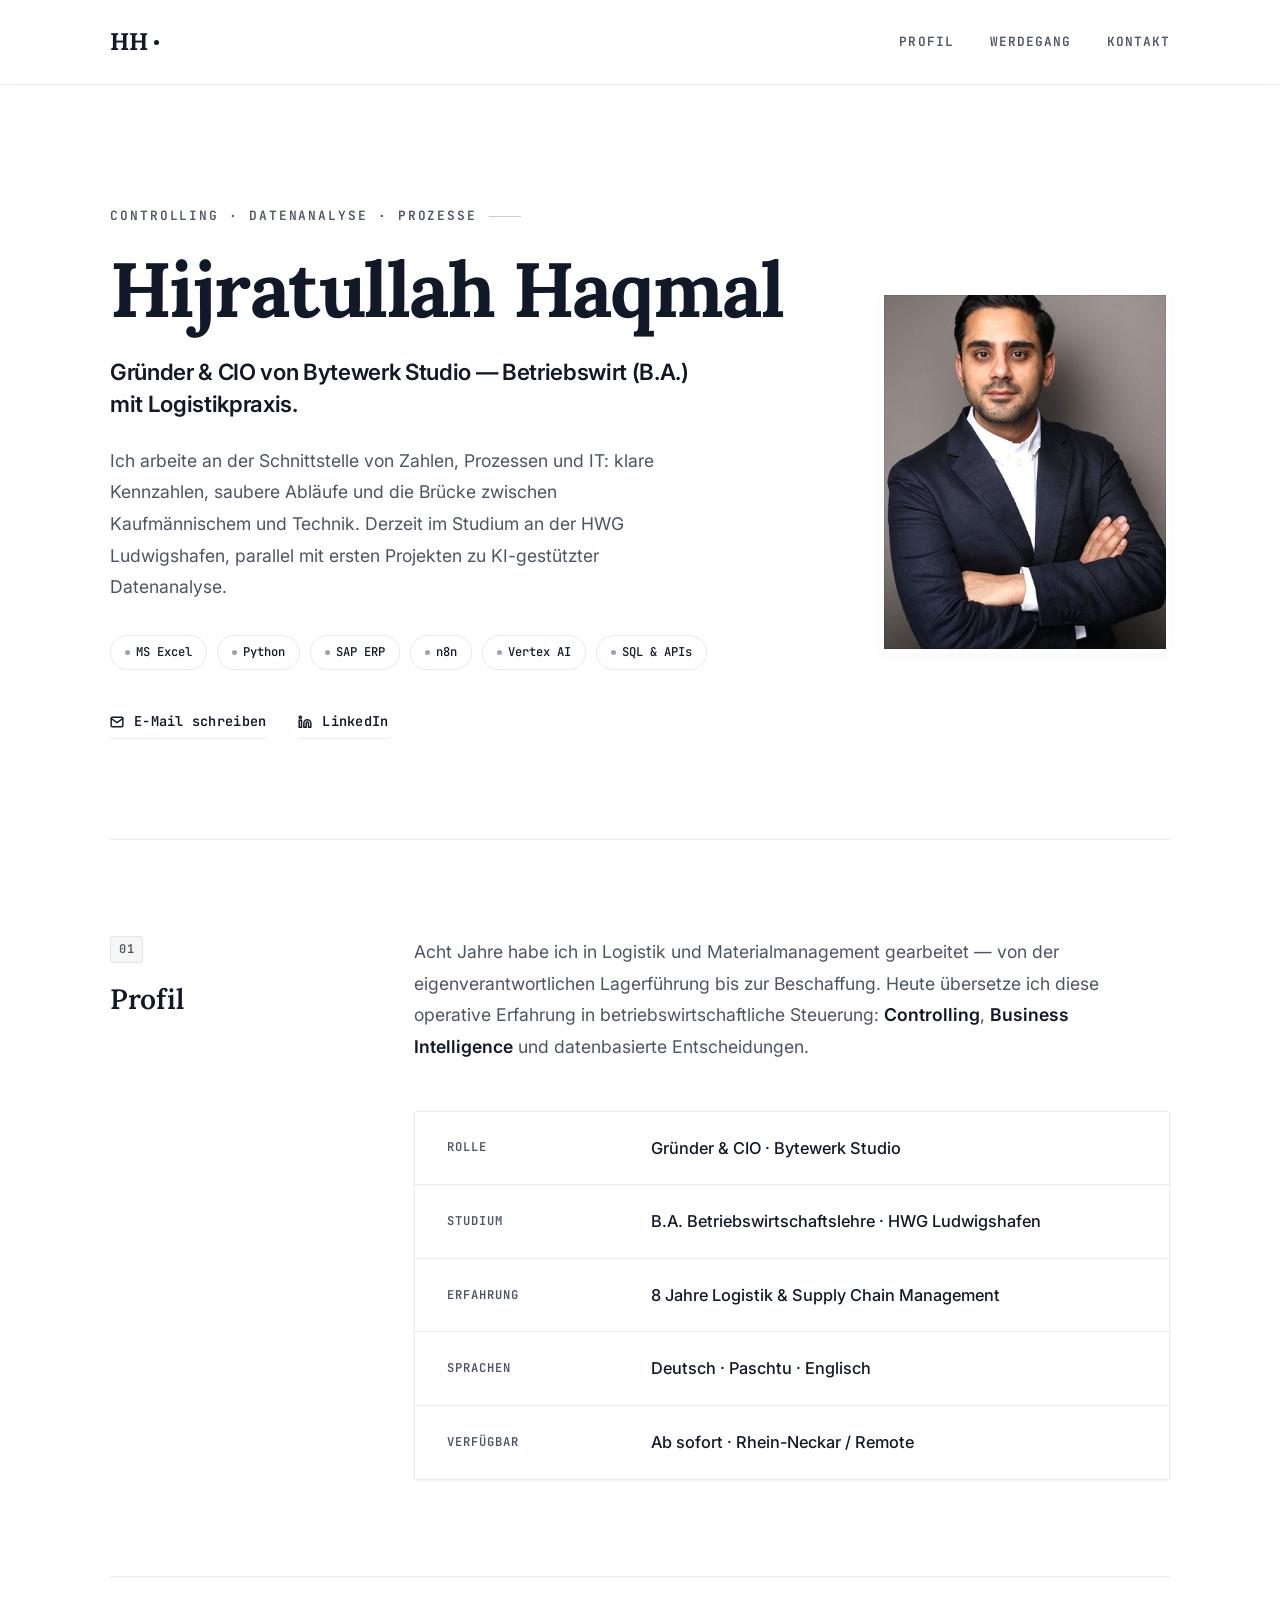
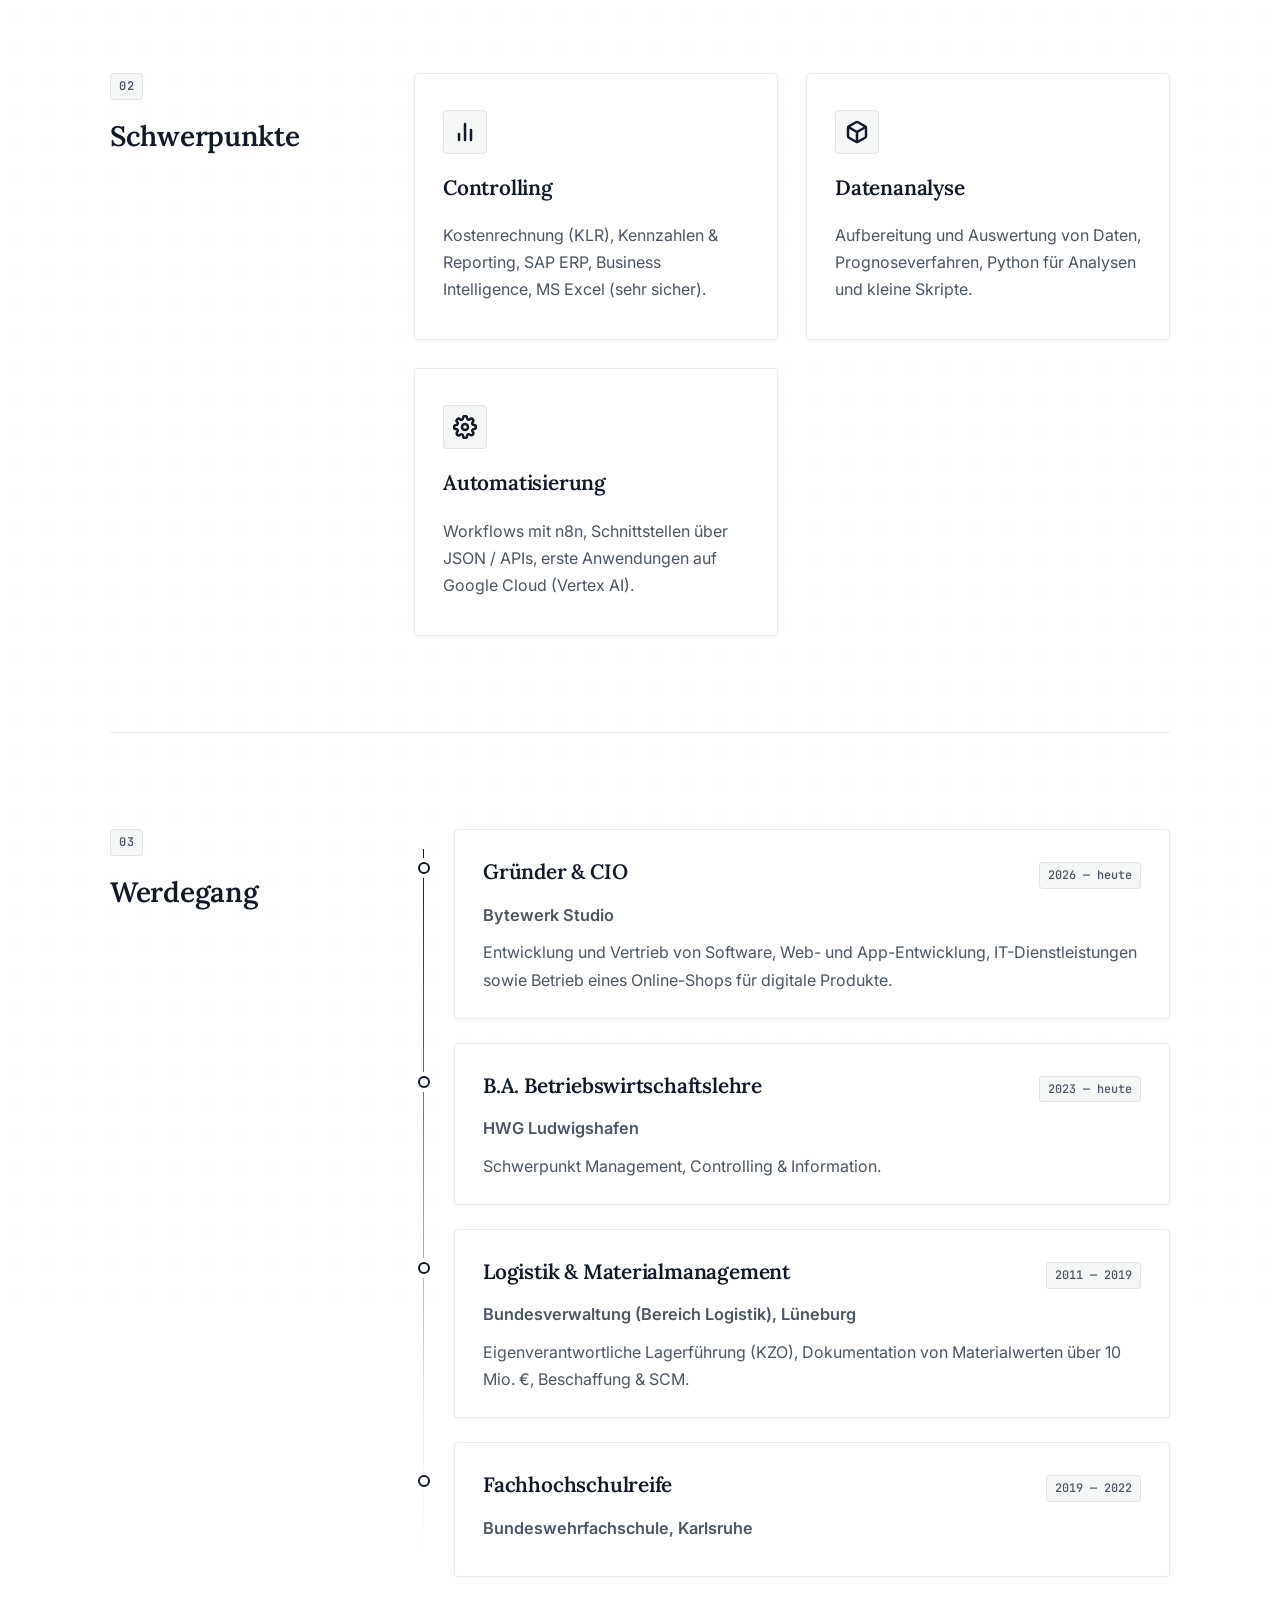
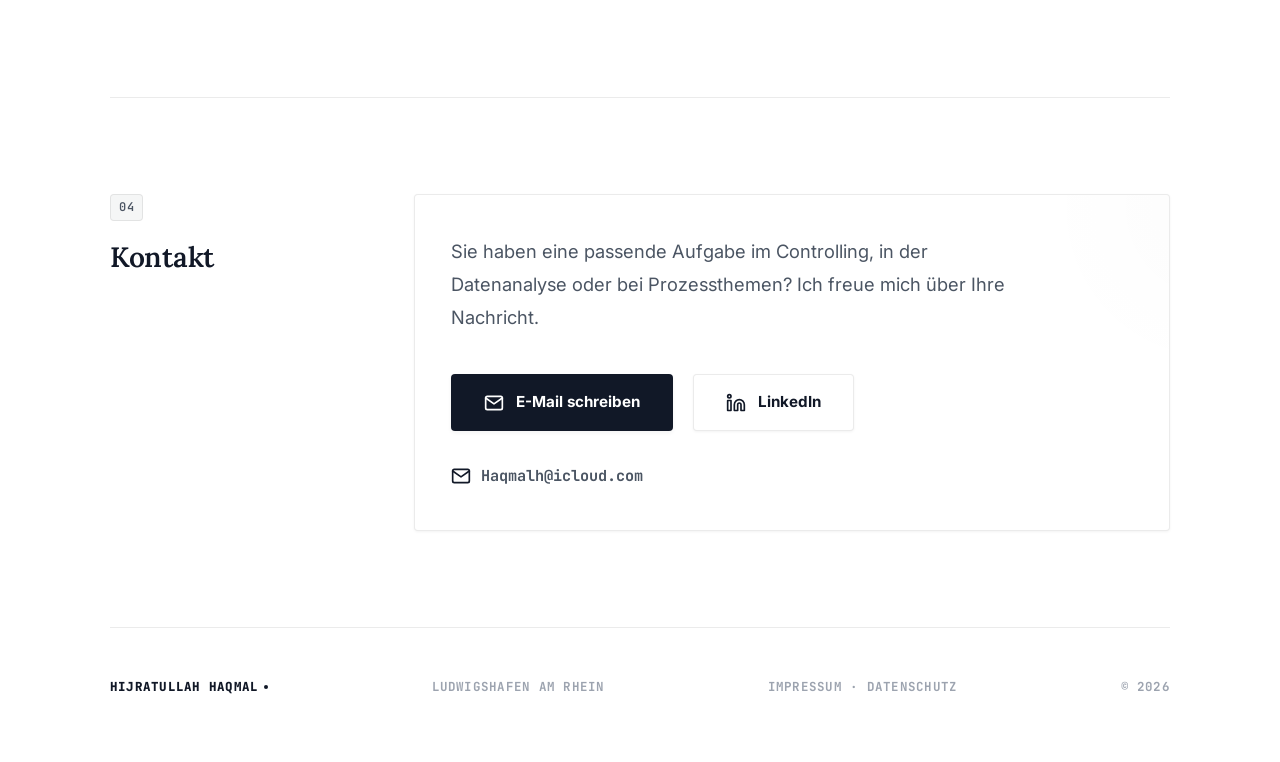
==== commit e04dba42: "design: remove figcaption under portrait image" ====
--- a/index.html
+++ b/index.html
@@ -62,7 +62,6 @@
         <div class="portrait-wrapper">
           <img class="portrait" src="profil.jpg" alt="Porträtfoto von Hijratullah Haqmal" />
         </div>
-        <figcaption>Hijratullah Haqmal</figcaption>
       </figure>
     </section>
 
